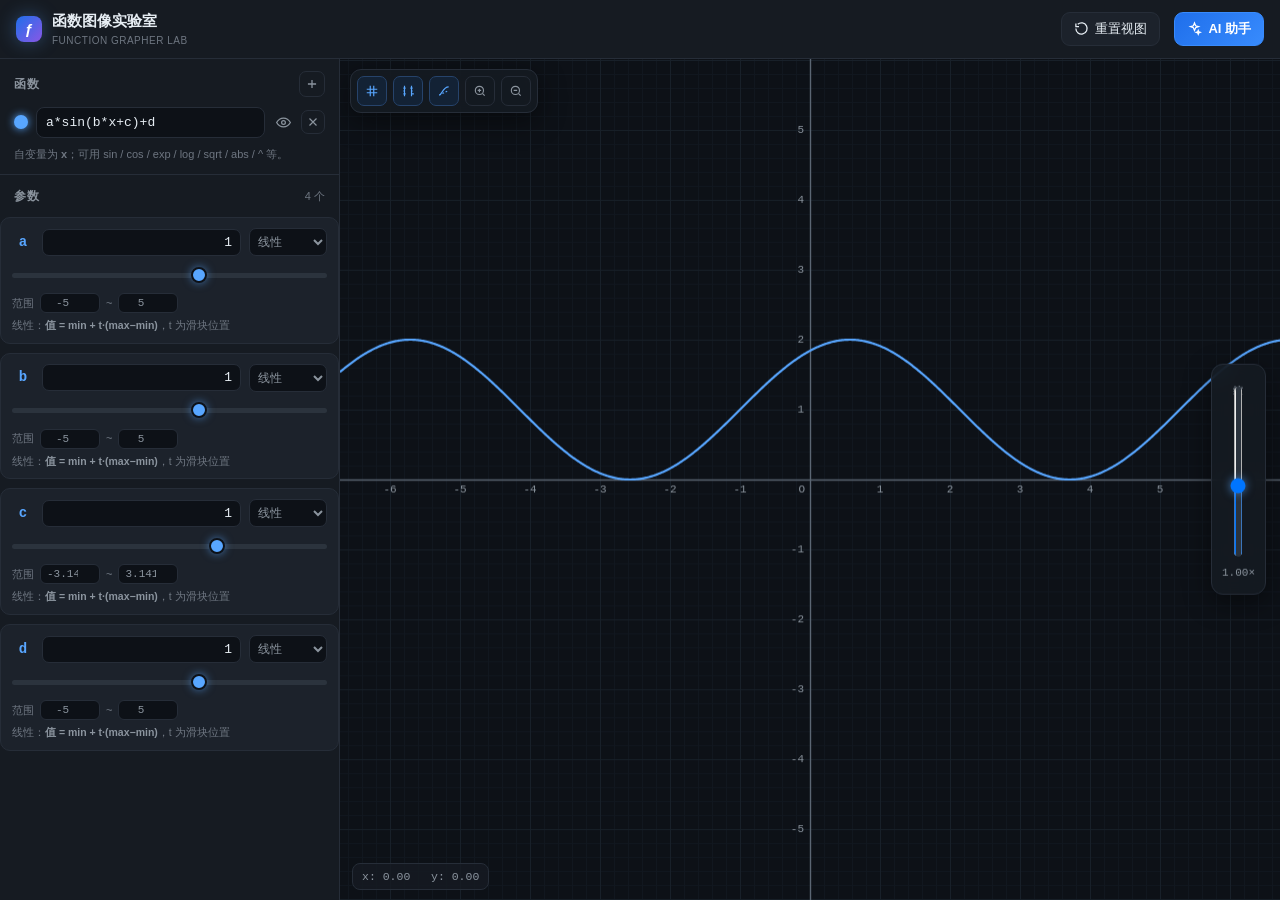
==== function-grapher/index.html @ 42e7b266 "feat(function-grapher): 函数图像实验室（含参拖动/三模式滑条/AI助手）" ====
<!DOCTYPE html>
<html lang="zh-CN">
<head>
<meta charset="UTF-8">
<meta name="viewport" content="width=device-width, initial-scale=1.0, maximum-scale=3.0">
<title>函数图像实验室 · Function Grapher Lab</title>
<style>
  :root{
    --bg:#0d1117; --panel:#161b22; --panel2:#1c222b; --border:#262d38;
    --text:#e6edf3; --muted:#8b949e; --muted2:#6e7681;
    --accent:#58a6ff; --accent2:#3fb950; --warn:#d29922; --danger:#f85149;
    --grid:#182029; --grid-strong:#222c38; --axis:#5b6673;
    --shadow:0 8px 28px rgba(0,0,0,.45);
    --radius:12px;
  }
  *{box-sizing:border-box;margin:0;padding:0}
  html,body{height:100%}
  body{
    background:var(--bg); color:var(--text);
    font-family:-apple-system,BlinkMacSystemFont,"Segoe UI","PingFang SC","Hiragino Sans GB","Microsoft YaHei",sans-serif;
    font-size:14px; line-height:1.5; overflow:hidden;
    -webkit-font-smoothing:antialiased;
  }
  ::-webkit-scrollbar{width:10px;height:10px}
  ::-webkit-scrollbar-thumb{background:#2b333d;border-radius:6px;border:2px solid var(--panel)}
  ::-webkit-scrollbar-thumb:hover{background:#3a444f}
  ::-webkit-scrollbar-track{background:transparent}

  #app{display:flex;flex-direction:column;height:100vh;height:100dvh}

  /* ---------- header ---------- */
  header{
    display:flex;align-items:center;gap:14px;
    padding:10px 16px;background:var(--panel);border-bottom:1px solid var(--border);
    flex:0 0 auto;z-index:20;
  }
  .brand{display:flex;align-items:center;gap:10px;font-weight:700;font-size:15px;white-space:nowrap}
  .brand .dot{
    width:26px;height:26px;border-radius:8px;display:grid;place-items:center;
    background:linear-gradient(135deg,#1f6feb,#8957e5);color:#fff;font-size:15px;font-weight:800;
    box-shadow:0 0 18px rgba(88,166,255,.35);
  }
  .brand small{display:block;font-weight:400;font-size:10px;color:var(--muted2);letter-spacing:.5px}
  .spacer{flex:1}
  .hbtn{
    display:inline-flex;align-items:center;gap:6px;background:var(--panel2);border:1px solid var(--border);
    color:var(--text);padding:7px 12px;border-radius:9px;cursor:pointer;font-size:13px;
    transition:.15s;white-space:nowrap;
  }
  .hbtn:hover{border-color:#3b4552;background:#222a34}
  .hbtn.primary{background:linear-gradient(135deg,#1f6feb,#388bfd);border-color:#388bfd;color:#fff;font-weight:600}
  .hbtn.primary:hover{filter:brightness(1.1)}
  .hbtn svg{width:15px;height:15px;display:block}

  /* ---------- layout ---------- */
  #main{flex:1;display:flex;min-height:0;position:relative}
  #side{
    width:340px;flex:0 0 340px;background:var(--panel);border-right:1px solid var(--border);
    display:flex;flex-direction:column;min-height:0;transition:margin-left .25s;
  }
  #side.collapsed{margin-left:-340px}
  #stage{flex:1;position:relative;min-width:0;background:var(--bg);display:flex;flex-direction:column}
  #canvasWrap{flex:1;position:relative;min-height:0;overflow:hidden;cursor:grab}
  #canvasWrap.dragging{cursor:grabbing}
  #cv{display:block;width:100%;height:100%;touch-action:none}

  /* ---------- side panel ---------- */
  .sec{padding:12px 14px;border-bottom:1px solid var(--border)}
  .sec-head{display:flex;align-items:center;justify-content:space-between;margin-bottom:10px}
  .sec-title{font-size:12px;font-weight:700;letter-spacing:.6px;color:var(--muted);text-transform:uppercase}
  .mini{font-size:11px;color:var(--muted2)}
  .iconbtn{
    background:transparent;border:1px solid var(--border);color:var(--muted);width:26px;height:26px;
    border-radius:7px;cursor:pointer;display:grid;place-items:center;transition:.15s;flex:0 0 auto;
  }
  .iconbtn:hover{color:var(--text);border-color:#3b4552;background:#222a34}
  .iconbtn.danger:hover{color:var(--danger);border-color:#5d2b2b;background:#2a1b1b}
  .iconbtn svg{width:14px;height:14px}

  /* function row */
  .fnrow{display:flex;align-items:center;gap:8px;margin-bottom:8px}
  .fnrow .swatch{width:14px;height:14px;border-radius:50%;flex:0 0 auto;box-shadow:0 0 8px currentColor}
  .fnrow input.fexpr{
    flex:1;background:var(--bg);border:1px solid var(--border);color:var(--text);
    padding:7px 9px;border-radius:8px;font-family:"SF Mono",ui-monospace,Consolas,monospace;font-size:13px;
    min-width:0;
  }
  .fnrow input.fexpr:focus{outline:none;border-color:var(--accent);box-shadow:0 0 0 2px rgba(88,166,255,.18)}
  .fnrow input.fexpr.err{border-color:var(--danger)}
  .fnrow .eye{cursor:pointer;color:var(--muted);flex:0 0 auto;display:grid;place-items:center;width:20px}
  .fnrow .eye svg{width:15px;height:15px}

  /* param card */
  #paramList{overflow-y:auto;flex:1;min-height:0}
  .pcard{
    background:var(--panel2);border:1px solid var(--border);border-radius:10px;padding:10px 11px;margin-bottom:9px;
  }
  .pcard-top{display:flex;align-items:center;gap:8px;margin-bottom:8px}
  .pname{
    font-family:"SF Mono",ui-monospace,Consolas,monospace;font-size:14px;font-weight:700;color:var(--accent);
    width:22px;text-align:center;
  }
  .pval{
    flex:1;background:var(--bg);border:1px solid var(--border);color:var(--text);padding:5px 8px;border-radius:7px;
    font-family:"SF Mono",ui-monospace,Consolas,monospace;font-size:13px;text-align:right;min-width:0;
  }
  .pval:focus{outline:none;border-color:var(--accent)}
  .pmode{
    background:var(--bg);border:1px solid var(--border);color:var(--muted);border-radius:7px;padding:5px 4px;
    font-size:12px;cursor:pointer;
  }
  .pmode:focus{outline:none;border-color:var(--accent)}
  input[type=range]{
    -webkit-appearance:none;appearance:none;width:100%;height:22px;background:transparent;cursor:pointer;display:block;
  }
  input[type=range]::-webkit-slider-runnable-track{height:5px;border-radius:4px;background:#2b333d}
  input[type=range]::-webkit-slider-thumb{
    -webkit-appearance:none;width:16px;height:16px;border-radius:50%;background:var(--accent);
    margin-top:-6px;box-shadow:0 0 8px rgba(88,166,255,.6);border:2px solid #0d1117;
  }
  input[type=range]::-moz-range-track{height:5px;border-radius:4px;background:#2b333d}
  input[type=range]::-moz-range-thumb{width:16px;height:16px;border:2px solid #0d1117;border-radius:50%;background:var(--accent)}
  input[type=range].exp::-webkit-slider-thumb{background:#a371f7;box-shadow:0 0 8px rgba(163,113,247,.6)}
  input[type=range].exp::-moz-range-thumb{background:#a371f7}
  input[type=range].custom::-webkit-slider-thumb{background:#db61a2;box-shadow:0 0 8px rgba(219,97,162,.6)}
  input[type=range].custom::-moz-range-thumb{background:#db61a2}
  .pmeta{display:flex;align-items:center;gap:6px;margin-top:7px;font-size:11px;color:var(--muted2)}
  .pmeta input{
    width:60px;background:var(--bg);border:1px solid var(--border);color:var(--muted);border-radius:6px;
    padding:3px 6px;font-size:11px;font-family:"SF Mono",monospace;text-align:center;
  }
  .pmeta input:focus{outline:none;border-color:var(--accent);color:var(--text)}
  .pmeta .lbl{white-space:nowrap}
  .pcustom{display:flex;align-items:center;gap:6px;margin-top:7px}
  .pcustom input{
    flex:1;background:var(--bg);border:1px solid var(--border);color:var(--text);border-radius:7px;
    padding:5px 8px;font-family:"SF Mono",monospace;font-size:12px;min-width:0;
  }
  .pcustom input:focus{outline:none;border-color:#db61a2}
  .pcustom .t{color:var(--muted2);font-family:"SF Mono",monospace;font-size:12px}
  .pmode-hint{font-size:10.5px;color:var(--muted2);margin-top:5px;line-height:1.4}
  .pmode-hint b{color:var(--muted)}

  /* ---------- stage toolbar / zoom ---------- */
  #toolbar{
    position:absolute;top:10px;left:10px;display:flex;gap:6px;z-index:5;
    background:rgba(22,27,34,.86);backdrop-filter:blur(8px);border:1px solid var(--border);
    padding:6px;border-radius:11px;box-shadow:var(--shadow);
  }
  #toolbar .iconbtn{width:30px;height:30px}
  #toolbar .iconbtn.on{color:var(--accent);border-color:#26436b;background:#132235}
  .coord{
    position:absolute;bottom:10px;left:12px;z-index:5;font-family:"SF Mono",monospace;font-size:11.5px;
    color:var(--muted);background:rgba(22,27,34,.8);padding:4px 9px;border-radius:8px;border:1px solid var(--border);
    pointer-events:none;
  }
  #zoombar{
    position:absolute;right:14px;top:50%;transform:translateY(-50%);z-index:5;
    display:flex;flex-direction:column;align-items:center;gap:8px;
    background:rgba(22,27,34,.86);backdrop-filter:blur(8px);border:1px solid var(--border);
    padding:12px 10px;border-radius:12px;box-shadow:var(--shadow);
  }
  #zoombar .zlabel{font-size:10px;color:var(--muted2);writing-mode:vertical-lr;letter-spacing:1px}
  #zoomSlider{
    -webkit-appearance:slider-vertical;writing-mode:vertical-lr;direction:rtl;
    width:22px;height:170px;background:transparent;cursor:pointer;
  }
  #zoomSlider::-webkit-slider-runnable-track{width:5px;border-radius:4px;background:#2b333d}
  #zoomSlider::-webkit-slider-thumb{
    -webkit-appearance:none;width:16px;height:16px;border-radius:50%;background:var(--accent);
    margin-left:-5.5px;box-shadow:0 0 8px rgba(88,166,255,.6);border:2px solid #0d1117;
  }
  #zoomVal{font-family:"SF Mono",monospace;font-size:11px;color:var(--muted)}

  /* ---------- AI panel ---------- */
  #ai{
    width:400px;flex:0 0 400px;background:var(--panel);border-left:1px solid var(--border);
    display:flex;flex-direction:column;min-height:0;transition:margin-right .25s;
  }
  #ai.collapsed{margin-right:-400px}
  #ai .aihead{padding:12px 14px;border-bottom:1px solid var(--border);display:flex;align-items:center;gap:9px}
  #ai .aihead .avatar{
    width:28px;height:28px;border-radius:9px;display:grid;place-items:center;font-size:15px;
    background:linear-gradient(135deg,#8957e5,#1f6feb);flex:0 0 auto;
  }
  #ai .aihead .t1{font-weight:700;font-size:14px}
  #ai .aihead .t2{font-size:11px;color:var(--muted2)}
  #msgs{flex:1;overflow-y:auto;padding:14px;display:flex;flex-direction:column;gap:12px;min-height:0}
  .msg{display:flex;flex-direction:column;max-width:100%}
  .msg .bubble{
    padding:10px 13px;border-radius:12px;font-size:13.5px;line-height:1.62;word-break:break-word;
    white-space:pre-wrap;
  }
  .msg.me{align-items:flex-end}
  .msg.me .bubble{background:linear-gradient(135deg,#1f6feb,#388bfd);color:#fff;border-bottom-right-radius:4px}
  .msg.ai .bubble{background:var(--panel2);border:1px solid var(--border);border-bottom-left-radius:4px}
  .msg .bubble b{color:#fff}
  .msg.ai .bubble b{color:var(--accent)}
  .msg .bubble code{background:#0b0f14;padding:1px 5px;border-radius:4px;font-family:"SF Mono",monospace;font-size:12.5px}
  .msg .bubble pre{
    background:#0b0f14;border:1px solid var(--border);border-radius:8px;padding:9px 11px;overflow-x:auto;
    margin:6px 0;font-family:"SF Mono",monospace;font-size:12.5px;white-space:pre;
  }
  .applybtn{
    align-self:flex-start;margin-top:7px;background:#132235;border:1px solid #26436b;color:var(--accent);
    padding:5px 11px;border-radius:8px;font-size:12px;cursor:pointer;transition:.15s;
  }
  .applybtn:hover{background:#18304d}
  .aifoot{padding:12px 14px;border-top:1px solid var(--border)}
  #aiInput{
    width:100%;background:var(--bg);border:1px solid var(--border);color:var(--text);border-radius:10px;
    padding:10px 12px;font-size:13.5px;resize:none;max-height:130px;min-height:44px;font-family:inherit;line-height:1.5;
  }
  #aiInput:focus{outline:none;border-color:var(--accent);box-shadow:0 0 0 2px rgba(88,166,255,.16)}
  .airow{display:flex;gap:8px;align-items:center;margin-top:9px}
  .chips{display:flex;gap:6px;flex-wrap:wrap;margin-bottom:9px}
  .chip{
    background:var(--panel2);border:1px solid var(--border);color:var(--muted);border-radius:20px;
    padding:5px 11px;font-size:12px;cursor:pointer;transition:.15s;white-space:nowrap;
  }
  .chip:hover{color:var(--text);border-color:#3b4552;background:#222a34}
  .sendbtn{
    background:linear-gradient(135deg,#8957e5,#1f6feb);border:none;color:#fff;width:38px;height:38px;
    border-radius:10px;cursor:pointer;display:grid;place-items:center;flex:0 0 auto;transition:.15s;
  }
  .sendbtn:hover{filter:brightness(1.12)}
  .sendbtn:disabled{opacity:.45;cursor:not-allowed;filter:none}
  .sendbtn svg{width:17px;height:17px}
  .typing{display:inline-flex;gap:4px;align-items:center;height:16px}
  .typing i{width:5px;height:5px;border-radius:50%;background:var(--muted);animation:blink 1.2s infinite}
  .typing i:nth-child(2){animation-delay:.2s}.typing i:nth-child(3){animation-delay:.4s}
  @keyframes blink{0%,60%,100%{opacity:.25}30%{opacity:1}}

  /* ---------- settings / modal ---------- */
  .modal-bg{
    position:fixed;inset:0;background:rgba(0,0,0,.6);backdrop-filter:blur(3px);z-index:100;
    display:none;place-items:center;padding:20px;
  }
  .modal-bg.show{display:grid}
  .modal{
    background:var(--panel);border:1px solid var(--border);border-radius:var(--radius);width:100%;max-width:460px;
    box-shadow:var(--shadow);overflow:hidden;max-height:90vh;display:flex;flex-direction:column;
  }
  .modal h3{padding:15px 18px;border-bottom:1px solid var(--border);font-size:15px;display:flex;align-items:center;gap:8px}
  .modal .body{padding:18px;overflow-y:auto}
  .field{margin-bottom:14px}
  .field label{display:block;font-size:12px;color:var(--muted);margin-bottom:6px;font-weight:600}
  .field input,.field select{
    width:100%;background:var(--bg);border:1px solid var(--border);color:var(--text);border-radius:9px;
    padding:9px 11px;font-size:13.5px;font-family:inherit;
  }
  .field input:focus,.field select:focus{outline:none;border-color:var(--accent)}
  .field .hint{font-size:11px;color:var(--muted2);margin-top:5px;line-height:1.5}
  .modal .foot{padding:14px 18px;border-top:1px solid var(--border);display:flex;gap:9px;justify-content:flex-end}
  .toast{
    position:fixed;bottom:22px;left:50%;transform:translateX(-50%) translateY(20px);z-index:200;
    background:#1f2733;border:1px solid var(--border);color:var(--text);padding:10px 18px;border-radius:10px;
    box-shadow:var(--shadow);font-size:13px;opacity:0;transition:.25s;pointer-events:none;max-width:90vw;
  }
  .toast.show{opacity:1;transform:translateX(-50%) translateY(0)}
  .toast.err{border-color:#5d2b2b;background:#2a1b1b}
  .toast.ok{border-color:#2b5d38;background:#152a1e}

  .empty{color:var(--muted2);font-size:12.5px;text-align:center;padding:20px 10px;line-height:1.7}
  kbd{background:var(--bg);border:1px solid var(--border);border-bottom-width:2px;border-radius:5px;padding:1px 6px;font-size:11px;font-family:inherit}

  #sideToggle{display:none}
  @media (max-width:900px){
    #side{position:absolute;inset:0 auto 0 0;z-index:30;box-shadow:var(--shadow)}
    #side.collapsed{margin-left:-340px}
    #ai{position:absolute;inset:0 0 0 auto;z-index:30;box-shadow:var(--shadow);width:min(400px,92vw);flex-basis:auto}
    #ai.collapsed{margin-right:calc(-1 * min(400px,92vw))}
    #sideToggle{display:inline-flex}
    .brand small{display:none}
  }
</style>
</head>
<body>
<div id="app">
  <header>
    <button class="hbtn" id="sideToggle" title="参数面板">
      <svg viewBox="0 0 24 24" fill="none" stroke="currentColor" stroke-width="2"><path d="M3 6h18M3 12h18M3 18h18"/></svg>
    </button>
    <div class="brand">
      <div class="dot">ƒ</div>
      <div>函数图像实验室<small>FUNCTION GRAPHER LAB</small></div>
    </div>
    <div class="spacer"></div>
    <button class="hbtn" id="resetBtn" title="重置视图">
      <svg viewBox="0 0 24 24" fill="none" stroke="currentColor" stroke-width="2"><path d="M3 12a9 9 0 1 0 3-6.7M3 4v5h5"/></svg>
      <span>重置视图</span>
    </button>
    <button class="hbtn primary" id="aiToggle">
      <svg viewBox="0 0 24 24" fill="none" stroke="currentColor" stroke-width="2"><path d="M12 3l1.8 4.7L18.5 9l-4.7 1.8L12 15l-1.8-4.2L5.5 9l4.7-1.3L12 3zM18 15l.9 2.3 2.3.7-2.3.9-.9 2.3-.9-2.3-2.3-.9 2.3-.7.9-2.3z"/></svg>
      <span>AI 助手</span>
    </button>
  </header>

  <div id="main">
    <aside id="side">
      <div class="sec">
        <div class="sec-head">
          <div class="sec-title">函数</div>
          <button class="iconbtn" id="addFn" title="添加函数">
            <svg viewBox="0 0 24 24" fill="none" stroke="currentColor" stroke-width="2.2"><path d="M12 5v14M5 12h14"/></svg>
          </button>
        </div>
        <div id="fnList"></div>
        <div class="mini" style="margin-top:2px">自变量为 <b>x</b>；可用 sin / cos / exp / log / sqrt / abs / ^ 等。</div>
      </div>
      <div class="sec" style="padding-bottom:6px;border-bottom:none">
        <div class="sec-head" style="margin-bottom:6px">
          <div class="sec-title">参数</div>
          <div class="mini" id="paramCount"></div>
        </div>
      </div>
      <div id="paramList"><div class="empty">在函数中输入形如 a·sin(b·x+c)+d 的表达式，<br>含字母的参数会自动出现在这里。</div></div>
    </aside>

    <section id="stage">
      <div id="canvasWrap">
        <canvas id="cv"></canvas>
        <div id="toolbar">
          <button class="iconbtn on" id="btnGrid" title="网格">
            <svg viewBox="0 0 24 24" fill="none" stroke="currentColor" stroke-width="2"><path d="M3 9h18M3 15h18M9 3v18M15 3v18"/></svg>
          </button>
          <button class="iconbtn on" id="btnTicks" title="刻度">
            <svg viewBox="0 0 24 24" fill="none" stroke="currentColor" stroke-width="2"><path d="M6 3v18M4 7h4M4 12h2M4 17h4M18 3v18M16 7h4M18 12h2M18 17h4"/></svg>
          </button>
          <button class="iconbtn on" id="btnDeriv" title="切线/导数">
            <svg viewBox="0 0 24 24" fill="none" stroke="currentColor" stroke-width="2"><path d="M4 19c4 0 6-14 16-14"/><path d="M4 19l16-8" stroke-dasharray="3 3"/></svg>
          </button>
          <button class="iconbtn" id="btnZoomIn" title="放大">
            <svg viewBox="0 0 24 24" fill="none" stroke="currentColor" stroke-width="2"><circle cx="11" cy="11" r="7"/><path d="M11 8v6M8 11h6M20 20l-3.5-3.5"/></svg>
          </button>
          <button class="iconbtn" id="btnZoomOut" title="缩小">
            <svg viewBox="0 0 24 24" fill="none" stroke="currentColor" stroke-width="2"><circle cx="11" cy="11" r="7"/><path d="M8 11h6M20 20l-3.5-3.5"/></svg>
          </button>
        </div>
        <div id="zoombar">
          <div class="zlabel">缩放</div>
          <input type="range" id="zoomSlider" min="0" max="1000" value="500">
          <div id="zoomVal">1.0×</div>
        </div>
        <div class="coord" id="coord">x: 0.00 &nbsp; y: 0.00</div>
      </div>
    </section>

    <aside id="ai" class="collapsed">
      <div class="aihead">
        <div class="avatar">🤖</div>
        <div style="flex:1">
          <div class="t1">AI 数学助手</div>
          <div class="t2" id="aiStatus">未配置 API — 点击 ⚙ 设置</div>
        </div>
        <button class="iconbtn" id="aiSettings" title="设置 API">
          <svg viewBox="0 0 24 24" fill="none" stroke="currentColor" stroke-width="2"><circle cx="12" cy="12" r="3"/><path d="M19.4 15a1.7 1.7 0 0 0 .3 1.9l.1.1a2 2 0 1 1-2.8 2.8l-.1-.1a1.7 1.7 0 0 0-1.9-.3 1.7 1.7 0 0 0-1 1.5V21a2 2 0 1 1-4 0v-.1a1.7 1.7 0 0 0-1-1.6 1.7 1.7 0 0 0-1.9.3l-.1.1a2 2 0 1 1-2.8-2.8l.1-.1a1.7 1.7 0 0 0 .3-1.9 1.7 1.7 0 0 0-1.5-1H3a2 2 0 1 1 0-4h.1a1.7 1.7 0 0 0 1.6-1 1.7 1.7 0 0 0-.3-1.9l-.1-.1a2 2 0 1 1 2.8-2.8l.1.1a1.7 1.7 0 0 0 1.9.3h.1a1.7 1.7 0 0 0 1-1.5V3a2 2 0 1 1 4 0v.1a1.7 1.7 0 0 0 1 1.5 1.7 1.7 0 0 0 1.9-.3l.1-.1a2 2 0 1 1 2.8 2.8l-.1.1a1.7 1.7 0 0 0-.3 1.9v.1a1.7 1.7 0 0 0 1.5 1H21a2 2 0 1 1 0 4h-.1a1.7 1.7 0 0 0-1.5 1z"/></svg>
        </button>
        <button class="iconbtn" id="aiClose" title="关闭">
          <svg viewBox="0 0 24 24" fill="none" stroke="currentColor" stroke-width="2"><path d="M6 6l12 12M18 6L6 18"/></svg>
        </button>
      </div>
      <div id="msgs"></div>
      <div class="aifoot">
        <div class="chips" id="aiChips">
          <div class="chip" data-q="解释当前函数的主要性质（定义域、值域、周期、单调性、渐近线）">分析当前函数</div>
          <div class="chip" data-q="给出一个能展示振幅、频率、相位变化的含参正弦函数表达式">含参正弦函数</div>
          <div class="chip" data-q="指数模式的滑动条是怎么映射参数值的？">指数模式原理</div>
        </div>
        <textarea id="aiInput" rows="1" placeholder="问问我关于函数与图像的问题…（Enter 发送，Shift+Enter 换行）"></textarea>
        <div class="airow">
          <div class="mini" style="flex:1">Enter 发送 · 可让 AI 生成表达式并一键应用</div>
          <button class="sendbtn" id="aiSend" title="发送">
            <svg viewBox="0 0 24 24" fill="none" stroke="currentColor" stroke-width="2"><path d="M4 12l16-8-6 8 6 8-16-8z"/></svg>
          </button>
        </div>
      </div>
    </aside>
  </div>
</div>

<div class="modal-bg" id="setModal">
  <div class="modal">
    <h3>⚙ AI 助手设置</h3>
    <div class="body">
      <div class="field">
        <label>API 地址（OpenAI 兼容）</label>
        <input id="cfgBase" placeholder="https://api.deepseek.com" autocomplete="off">
        <div class="hint">默认 DeepSeek 官方接口（已支持浏览器直连）。也可填入其它 OpenAI 兼容服务。</div>
      </div>
      <div class="field">
        <label>API Key</label>
        <input id="cfgKey" type="password" placeholder="sk-..." autocomplete="off">
        <div class="hint">Key 仅保存在你这台设备的浏览器本地（localStorage），不会上传到任何第三方服务器。留空则 AI 助手使用内置的离线问答。</div>
      </div>
      <div class="field">
        <label>模型</label>
        <input id="cfgModel" placeholder="deepseek-chat" autocomplete="off">
      </div>
    </div>
    <div class="foot">
      <button class="hbtn" id="cfgCancel">取消</button>
      <button class="hbtn primary" id="cfgSave">保存</button>
    </div>
  </div>
</div>

<div class="toast" id="toast"></div>

<script>
(function(){
  'use strict';

  /* ============================================================
   *  0. 基础工具
   * ============================================================ */
  const $ = (s, r) => (r||document).querySelector(s);
  const $$ = (s, r) => Array.from((r||document).querySelectorAll(s));
  const clamp = (v,a,b) => v<a?a:(v>b?b:v);
  const MATH_NAMES = Object.getOwnPropertyNames(Math).filter(k => typeof Math[k] === 'number' || typeof Math[k] === 'function');
  const MATH_VALS = MATH_NAMES.map(k => Math[k]);
  const RESERVED = new Set(['x','t','e','E','pi','PI'].concat(MATH_NAMES));

  let toastTimer = null;
  function toast(msg, kind){
    const el = $('#toast');
    el.textContent = msg;
    el.className = 'toast show' + (kind ? ' ' + kind : '');
    clearTimeout(toastTimer);
    toastTimer = setTimeout(() => { el.className = 'toast'; }, 2600);
  }
  function fmt(v, sig){
    if (!isFinite(v)) return (v>0?'∞':(v<0?'-∞':'NaN'));
    if (v === 0) return '0';
    const a = Math.abs(v);
    if (a >= 1e5 || a < 1e-4) return v.toExponential(2).replace('e+','e');
    let s = v.toPrecision(sig||4);
    if (s.indexOf('.') >= 0) s = s.replace(/0+$/,'').replace(/\.$/,'');
    return parseFloat(s).toString();
  }

  /* ============================================================
   *  1. 表达式引擎
   * ============================================================ */
  // 预处理：^ -> **，补隐式乘法
  function preprocess(expr){
    let s = String(expr || '').trim();
    if (!s) return 'NaN';
    s = s.replace(/×/g,'*').replace(/÷/g,'/').replace(/−/g,'-').replace(/√/g,'sqrt');
    s = s.replace(/\^/g, '**');
    // 数字后接字母或左括号 -> 乘
    s = s.replace(/(\d)\s*([a-zA-Z(])/g, '$1*$2');
    // 右括号后接字母/数字/左括号 -> 乘
    s = s.replace(/\)\s*([a-zA-Z0-9(])/g, ')*$1');
    // π -> PI
    s = s.replace(/π/g, 'PI');
    return s;
  }

  const compileCache = new Map();
  function compileExpr(expr, paramNames){
    const key = expr + '|' + paramNames.join(',');
    if (compileCache.has(key)) return compileCache.get(key);
    let fn = null;
    try {
      const body = '"use strict";return (' + preprocess(expr) + ');';
      fn = new Function('x', ...paramNames, ...MATH_NAMES, body);
    } catch(e){
      fn = null;
    }
    const wrapped = fn ? ((x, pv) => {
      try { return fn(x, ...pv, ...MATH_VALS); }
      catch(e){ return NaN; }
    }) : null;
    compileCache.set(key, wrapped);
    return wrapped;
  }

  const customCache = new Map();
  function evalCustom(expr, t){
    if (customCache.has(expr)) return customCache.get(expr)(t);
    let f;
    try {
      f = new Function('t', ...MATH_NAMES, '"use strict";return (' + preprocess(expr) + ');');
    } catch(e){
      f = () => NaN;
    }
    const w = (tt) => { try { return f(tt, ...MATH_VALS); } catch(e){ return NaN; } };
    customCache.set(expr, w);
    return w(t);
  }

  // 从若干表达式里提取参数名（排除 x、内置）
  function extractParams(exprs){
    const set = new Set();
    for (const ex of exprs){
      const ids = String(ex||'').match(/[A-Za-z_][A-Za-z0-9_]*/g) || [];
      for (const id of ids){
        if (RESERVED.has(id)) continue;
        set.add(id);
      }
    }
    return Array.from(set).sort();
  }

  /* ============================================================
   *  2. 参数模型 + 三种映射模式
   * ============================================================ */
  // 滑块位置 t∈[0,1] -> 参数值
  function tToValue(p, t){
    t = clamp(t, 0, 1);
    const a = p.min, b = p.max;
    if (p.mode === 'exp'){
      if ((a > 0 && b > 0) || (a < 0 && b < 0)) return a * Math.pow(b/a, t);
      return a + t*(b-a);
    }
    if (p.mode === 'custom'){
      const v = evalCustom(p.customExpr || 't', t);
      if (isFinite(v)) return v;
      return a + t*(b-a);
    }
    return a + t*(b-a);
  }
  // 参数值 -> 滑块位置 t（近似反解）
  function valueToT(p, v){
    const a = p.min, b = p.max;
    if (p.mode === 'exp' && ((a>0&&b>0)||(a<0&&b<0)) && v!==0 && (v>0)===(a>0)){
      const t = Math.log(v/a) / Math.log(b/a);
      if (isFinite(t)) return clamp(t, 0, 1);
    }
    if (p.mode === 'custom'){
      // 采样搜索最接近的 t
      let best = 0.5, bestErr = Infinity;
      for (let i=0;i<=400;i++){
        const tt = i/400, val = tToValue(p, tt);
        const err = Math.abs(val - v);
        if (err < bestErr && isFinite(err)){ bestErr = err; best = tt; }
      }
      return best;
    }
    if (b === a) return 0.5;
    return clamp((v-a)/(b-a), 0, 1);
  }

  const state = {
    funcs: [],
    params: {},          // name -> param
    view: { cx: 0, cy: 0, scale: 70 },
    showGrid: true, showTicks: true, showDeriv: false,
    colors: ['#58a6ff','#3fb950','#f0883e','#db61a2','#a371f7','#39c5cf','#e3b341','#ff7b72'],
  };

  function newParam(name){
    return { name: name, value: 1, min: -5, max: 5, mode: 'linear', customExpr: 't', t: 0.5 };
  }
  const DEFAULT_RANGES = { c: [-3.1416, 3.1416], p: [-5, 5], s: [0.1, 5], k: [-3, 3] };
  function makeParamWithValue(name, value){
    const p = newParam(name);
    if (DEFAULT_RANGES[name]) { p.min = DEFAULT_RANGES[name][0]; p.max = DEFAULT_RANGES[name][1]; }
    p.value = value;
    p.t = valueToT(p, value);
    return p;
  }

  /* ============================================================
   *  3. 数据同步
   * ============================================================ */
  let fnSeq = 1;
  function addFunc(expr, color, silent){
    state.funcs.push({
      id: 'f' + (fnSeq++),
      expr: expr,
      color: color || state.colors[(state.funcs.length) % state.colors.length],
      visible: true,
    });
    rebuildParams(true);
    if (!silent){ renderFnList(); renderParams(); }
  }

  // 根据当前所有函数表达式重建参数集合（保留已有参数的当前值/设置）
  function rebuildParams(keepValues){
    const names = extractParams(state.funcs.map(f => f.expr));
    const next = {};
    for (const n of names){
      if (keepValues && state.params[n]) { next[n] = state.params[n]; }
      else if (state.params[n]) { next[n] = state.params[n]; }
      else { next[n] = makeParamWithValue(n, 1); }
    }
    state.params = next;
  }

  function visibleFuncs(){ return state.funcs.filter(f => f.visible); }

  function anyCompileError(){
    const names = Object.keys(state.params);
    for (const f of state.funcs){
      if (!f.expr.trim()) continue;
      if (!compileExpr(f.expr, names)) return true;
    }
    return false;
  }

  /* ============================================================
   *  4. 渲染
   * ============================================================ */
  const cv = $('#cv');
  const ctx = cv.getContext('2d');
  let W = 0, H = 0, DPR = 1;

  function resize(){
    const wrap = $('#canvasWrap');
    DPR = Math.min(window.devicePixelRatio || 1, 2.5);
    W = wrap.clientWidth; H = wrap.clientHeight;
    cv.width = Math.round(W * DPR);
    cv.height = Math.round(H * DPR);
    ctx.setTransform(DPR,0,0,DPR,0,0);
    draw();
  }

  function w2sx(x){ const v = state.view; return W/2 + (x - v.cx) * v.scale; }
  function w2sy(y){ const v = state.view; return H/2 - (y - v.cy) * v.scale; }
  function sx2w(sx){ const v = state.view; return v.cx + (sx - W/2) / v.scale; }
  function sy2w(sy){ const v = state.view; return v.cy - (sy - H/2) / v.scale; }

  function niceStep(scale){
    const raw = 84 / scale;
    const mag = Math.pow(10, Math.floor(Math.log10(raw)));
    const n = raw / mag;
    let m = n < 1.5 ? 1 : n < 3 ? 2 : n < 7 ? 5 : 10;
    return m * mag;
  }

  function draw(){
    if (!W || !H) return;
    ctx.clearRect(0,0,W,H);
    // 背景
    ctx.fillStyle = '#0d1117';
    ctx.fillRect(0,0,W,H);

    const v = state.view;
    const step = niceStep(v.scale);
    const xMin = sx2w(0), xMax = sx2w(W);
    const yMax = sy2w(0), yMin = sy2w(H);

    // 网格
    if (state.showGrid){
      ctx.lineWidth = 1;
      // 次网格（step/5）
      const sub = step/5;
      if (v.scale*sub > 12){
        ctx.strokeStyle = '#11171f';
        ctx.beginPath();
        for (let x = Math.ceil(xMin/sub)*sub; x <= xMax; x += sub){ const sx = Math.round(w2sx(x))+0.5; ctx.moveTo(sx,0); ctx.lineTo(sx,H); }
        for (let y = Math.ceil(yMin/sub)*sub; y <= yMax; y += sub){ const sy = Math.round(w2sy(y))+0.5; ctx.moveTo(0,sy); ctx.lineTo(W,sy); }
        ctx.stroke();
      }
      ctx.strokeStyle = 'var(--grid)';
      ctx.strokeStyle = '#182029';
      ctx.beginPath();
      for (let x = Math.ceil(xMin/step)*step; x <= xMax; x += step){ const sx = Math.round(w2sx(x))+0.5; ctx.moveTo(sx,0); ctx.lineTo(sx,H); }
      for (let y = Math.ceil(yMin/step)*step; y <= yMax; y += step){ const sy = Math.round(w2sy(y))+0.5; ctx.moveTo(0,sy); ctx.lineTo(W,sy); }
      ctx.stroke();
    }

    // 坐标轴
    const ax = clamp(w2sy(0), -1, H+1);
    const ay = clamp(w2sx(0), -1, W+1);
    ctx.strokeStyle = '#5b6673';
    ctx.lineWidth = 1.4;
    ctx.beginPath();
    if (ax >= 0 && ax <= H){ ctx.moveTo(0, Math.round(ax)+0.5); ctx.lineTo(W, Math.round(ax)+0.5); }
    if (ay >= 0 && ay <= W){ ctx.moveTo(Math.round(ay)+0.5, 0); ctx.lineTo(Math.round(ay)+0.5, H); }
    ctx.stroke();

    // 刻度
    if (state.showTicks){
      ctx.fillStyle = '#8b949e';
      ctx.font = '11px -apple-system,"SF Mono",monospace';
      ctx.textAlign = 'center'; ctx.textBaseline = 'top';
      for (let x = Math.ceil(xMin/step)*step; x <= xMax; x += step){
        if (Math.abs(x) < step/1000) continue;
        const sx = w2sx(x);
        if (sx < 12 || sx > W-12) continue;
        const ty = clamp(ax, 0, H-16);
        ctx.fillText(fmt(x), sx, ty + 5);
      }
      ctx.textAlign = 'right'; ctx.textBaseline = 'middle';
      for (let y = Math.ceil(yMin/step)*step; y <= yMax; y += step){
        if (Math.abs(y) < step/1000) continue;
        const sy = w2sy(y);
        if (sy < 12 || sy > H-12) continue;
        const tx = clamp(ay, 22, W-4);
        ctx.fillText(fmt(y), tx - 6, sy);
      }
      // 原点
      if (ax>=0&&ax<=H&&ay>=0&&ay<=W){ ctx.textAlign='right'; ctx.textBaseline='top'; ctx.fillText('O', ay-5, ax+5); }
    }

    // 曲线
    const names = Object.keys(state.params);
    const pv = names.map(n => state.params[n].value);
    for (const f of state.funcs){
      if (!f.visible || !f.expr.trim()) continue;
      const fn = compileExpr(f.expr, names);
      if (!fn) continue;
      ctx.strokeStyle = f.color;
      ctx.lineWidth = 2.2;
      ctx.lineJoin = 'round';
      ctx.beginPath();
      let started = false, prevSy = 0;
      for (let sx = 0; sx <= W; sx += 1){
        const wx = sx2w(sx);
        const wy = fn(wx, pv);
        if (!isFinite(wy)){ started = false; continue; }
        const sy = w2sy(wy);
        if (!started){ ctx.moveTo(sx, sy); started = true; }
        else {
          // 断裂检测（渐近线）
          if (Math.abs(sy - prevSy) > H*1.6){ ctx.moveTo(sx, sy); }
          else { ctx.lineTo(sx, sy); }
        }
        prevSy = sy;
        if (sy < -H*3 || sy > H*4) started = false;
      }
      ctx.stroke();
    }

    // 导数/切线（对第一条可见函数，在鼠标 x 处）
    if (state.showDeriv){
      drawDerivative(names, pv);
    }
  }

  let mouseWX = 0;
  function drawDerivative(names, pv){
    const f = visibleFuncs()[0];
    if (!f || !f.expr.trim()) return;
    const fn = compileExpr(f.expr, names);
    if (!fn) return;
    const x0 = mouseWX;
    const h = Math.max(1e-4, (sx2w(1) - sx2w(0)));
    const y0 = fn(x0, pv);
    if (!isFinite(y0)) return;
    const k = (fn(x0+h, pv) - fn(x0-h, pv)) / (2*h);
    if (!isFinite(k)) return;
    const sx0 = w2sx(x0), sy0 = w2sy(y0);
    ctx.save();
    // 切线
    const dx = (W/2) / state.view.scale;
    const x1 = x0 - dx, x2 = x0 + dx;
    ctx.strokeStyle = '#e3b341';
    ctx.lineWidth = 1.6; ctx.setLineDash([6,4]);
    ctx.beginPath();
    ctx.moveTo(w2sx(x1), w2sy(y0 + k*(x1-x0)));
    ctx.lineTo(w2sx(x2), w2sy(y0 + k*(x2-x0)));
    ctx.stroke();
    ctx.setLineDash([]);
    // 点
    ctx.fillStyle = '#e3b341';
    ctx.beginPath(); ctx.arc(sx0, sy0, 4.5, 0, Math.PI*2); ctx.fill();
    // 标签
    ctx.font = '12px "SF Mono",monospace';
    ctx.textAlign = 'left'; ctx.textBaseline = 'bottom';
    const label = 'f(' + fmt(x0,3) + ')=' + fmt(y0,3) + "   f'=" + fmt(k,3);
    const tw = ctx.measureText(label).width;
    let lx = sx0 + 10, ly = sy0 - 8;
    if (lx + tw > W-6) lx = sx0 - tw - 10;
    ctx.fillStyle = 'rgba(22,27,34,.9)';
    ctx.fillRect(lx-5, ly-15, tw+10, 19);
    ctx.fillStyle = '#e3b341';
    ctx.fillText(label, lx, ly);
    ctx.restore();
  }

  /* ============================================================
   *  5. 交互：拖动平移 / 滚轮缩放 / 缩放滑条
   * ============================================================ */
  const ZMIN = 4, ZMAX = 4000;
  function setScale(s, anchorSx, anchorSy){
    s = clamp(s, ZMIN, ZMAX);
    const v = state.view;
    if (anchorSx != null){
      const wx = sx2w(anchorSx), wy = sy2w(anchorSy);
      v.scale = s;
      v.cx = wx - (anchorSx - W/2) / v.scale;
      v.cy = wy + (anchorSy - H/2) / v.scale;
    } else {
      v.scale = s;
    }
    updateZoomUI();
    draw();
  }
  function zoomLog(v){ return (v.scale - ZMIN) / (ZMAX - ZMIN); } // 用于滑条（近线性）
  function updateZoomUI(){
    const s = state.view.scale;
    // 滑条用对数刻度更自然
    const lo = Math.log(ZMIN), hi = Math.log(ZMAX);
    $('#zoomSlider').value = Math.round((Math.log(clamp(s,ZMIN,ZMAX)) - lo) / (hi - lo) * 1000);
    $('#zoomVal').textContent = (s/70).toFixed(2) + '×';
  }
  function sliderToScale(val){
    const lo = Math.log(ZMIN), hi = Math.log(ZMAX);
    return Math.exp(lo + (hi-lo) * (val/1000));
  }

  const wrap = $('#canvasWrap');
  let dragging = false, lastX = 0, lastY = 0, moved = false;
  wrap.addEventListener('pointerdown', e => {
    if (e.target.closest('#toolbar') || e.target.closest('#zoombar')) return;
    dragging = true; moved = false; lastX = e.clientX; lastY = e.clientY;
    wrap.classList.add('dragging');
    wrap.setPointerCapture(e.pointerId);
  });
  wrap.addEventListener('pointermove', e => {
    const r = wrap.getBoundingClientRect();
    const px = e.clientX - r.left, py = e.clientY - r.top;
    $('#coord').textContent = 'x: ' + fmt(sx2w(px),4) + '   y: ' + fmt(sy2w(py),4);
    mouseWX = sx2w(px);
    if (dragging){
      const dx = e.clientX - lastX, dy = e.clientY - lastY;
      if (Math.abs(dx) > 1 || Math.abs(dy) > 1) moved = true;
      state.view.cx -= dx / state.view.scale;
      state.view.cy += dy / state.view.scale;
      lastX = e.clientX; lastY = e.clientY;
      draw();
    } else if (state.showDeriv){
      draw();
    }
  });
  function endDrag(e){
    if (!dragging) return;
    dragging = false; wrap.classList.remove('dragging');
    try { wrap.releasePointerCapture(e.pointerId); } catch(_){}
  }
  wrap.addEventListener('pointerup', endDrag);
  wrap.addEventListener('pointercancel', endDrag);
  wrap.addEventListener('pointerleave', () => { $('#coord').textContent = ''; });

  wrap.addEventListener('wheel', e => {
    e.preventDefault();
    const r = wrap.getBoundingClientRect();
    const factor = Math.exp(-e.deltaY * 0.0013);
    setScale(state.view.scale * factor, e.clientX - r.left, e.clientY - r.top);
  }, {passive:false});

  // 双指捏合（触摸）
  let pinch = null;
  wrap.addEventListener('touchstart', e => {
    if (e.touches.length === 2){
      const r = wrap.getBoundingClientRect();
      pinch = { d: dist2(e.touches), cx: (e.touches[0].clientX+e.touches[1].clientX)/2 - r.left, cy: (e.touches[0].clientY+e.touches[1].clientY)/2 - r.top, scale: state.view.scale };
    }
  }, {passive:true});
  wrap.addEventListener('touchmove', e => {
    if (e.touches.length === 2 && pinch){
      e.preventDefault();
      const d = dist2(e.touches);
      setScale(pinch.scale * (d / pinch.d), pinch.cx, pinch.cy);
    }
  }, {passive:false});
  wrap.addEventListener('touchend', () => { pinch = null; }, {passive:true});
  function dist2(t){ const dx=t[0].clientX-t[1].clientX, dy=t[0].clientY-t[1].clientY; return Math.hypot(dx,dy); }

  /* ============================================================
   *  6. UI 构建
   * ============================================================ */
  function renderFnList(){
    const box = $('#fnList');
    box.innerHTML = '';
    state.funcs.forEach(f => {
      const row = document.createElement('div');
      row.className = 'fnrow';
      const err = f.expr.trim() && !compileExpr(f.expr, Object.keys(state.params));
      row.innerHTML =
        '<span class="swatch" style="background:'+f.color+';color:'+f.color+'"></span>' +
        '<input class="fexpr'+(err?' err':'')+'" value="'+escapeAttr(f.expr)+'" placeholder="a*sin(b*x+c)+d" spellcheck="false">' +
        '<span class="eye" title="显示/隐藏">'+eyeSvg(f.visible)+'</span>' +
        '<button class="iconbtn danger" title="删除" style="width:24px;height:24px">' +
          '<svg viewBox="0 0 24 24" fill="none" stroke="currentColor" stroke-width="2"><path d="M6 6l12 12M18 6L6 18"/></svg></button>';
      const inp = row.querySelector('.fexpr');
      inp.addEventListener('input', () => {
        f.expr = inp.value;
        rebuildParams(true);
        renderParams();
        draw();
        // 实时错误态
        const bad = f.expr.trim() && !compileExpr(f.expr, Object.keys(state.params));
        inp.classList.toggle('err', bad);
      });
      row.querySelector('.eye').addEventListener('click', () => {
        f.visible = !f.visible;
        row.querySelector('.eye').innerHTML = eyeSvg(f.visible);
        draw();
      });
      row.querySelector('.iconbtn.danger').addEventListener('click', () => {
        state.funcs = state.funcs.filter(x => x.id !== f.id);
        rebuildParams(true);
        renderFnList(); renderParams(); draw();
      });
      box.appendChild(row);
    });
  }
  function eyeSvg(on){
    return on
      ? '<svg viewBox="0 0 24 24" fill="none" stroke="currentColor" stroke-width="2"><path d="M1 12s4-7 11-7 11 7 11 7-4 7-11 7-11-7-11-7z"/><circle cx="12" cy="12" r="3"/></svg>'
      : '<svg viewBox="0 0 24 24" fill="none" stroke="currentColor" stroke-width="2"><path d="M17.9 17.9A10.4 10.4 0 0 1 12 19c-7 0-11-7-11-7a18 18 0 0 1 5.1-5.9M9.9 4.2A9.8 9.8 0 0 1 12 4c7 0 11 8 11 8a18 18 0 0 1-2.2 3.3M1 1l22 22"/></svg>';
  }
  function escapeAttr(s){ return String(s||'').replace(/&/g,'&amp;').replace(/"/g,'&quot;').replace(/</g,'&lt;'); }

  function renderParams(){
    const box = $('#paramList');
    const names = Object.keys(state.params);
    $('#paramCount').textContent = names.length ? names.length + ' 个' : '';
    box.innerHTML = '';
    if (!names.length){
      box.innerHTML = '<div class="empty">在函数中输入形如 a·sin(b·x+c)+d 的表达式，<br>含字母的参数会自动出现在这里。</div>';
      return;
    }
    names.forEach(n => {
      const p = state.params[n];
      const card = document.createElement('div');
      card.className = 'pcard';
      const tVal = p.t;
      const expActive = p.mode === 'exp';
      const sameSign = (p.min>0&&p.max>0)||(p.min<0&&p.max<0);
      let meta = '';
      if (p.mode === 'linear' || p.mode === 'exp'){
        meta = '<div class="pmeta">' +
          '<span class="lbl">范围</span>' +
          '<input class="pmin" type="number" step="any" value="'+p.min+'">' +
          '<span class="lbl">~</span>' +
          '<input class="pmax" type="number" step="any" value="'+p.max+'">' +
        '</div>';
      }
      let custom = '';
      if (p.mode === 'custom'){
        custom = '<div class="pcustom"><span class="t">f(t)=</span>' +
          '<input class="pcexp" value="'+escapeAttr(p.customExpr)+'" spellcheck="false" placeholder="sin(t*PI)"></div>';
      }
      let hint = '';
      if (p.mode === 'linear') hint = '<div class="pmode-hint">线性：<b>值 = min + t·(max−min)</b>，t 为滑块位置</div>';
      else if (p.mode === 'exp') hint = '<div class="pmode-hint">指数：<b>值 = min·(max/min)<sup>t</sup></b>' + (sameSign ? '' : '（区间跨 0，已退化为线性）') + '</div>';
      else hint = '<div class="pmode-hint">指定函数：<b>值 = f(t)</b>，t∈[0,1] 为滑块位置，可自由定义映射关系</div>';

      card.innerHTML =
        '<div class="pcard-top">' +
          '<span class="pname">'+n+'</span>' +
          '<input class="pval" type="text" value="'+fmt(p.value,6)+'">' +
          '<select class="pmode">' +
            '<option value="linear"'+(p.mode==='linear'?' selected':'')+'>线性</option>' +
            '<option value="exp"'+(p.mode==='exp'?' selected':'')+'>指数</option>' +
            '<option value="custom"'+(p.mode==='custom'?' selected':'')+'>指定函数</option>' +
          '</select>' +
        '</div>' +
        '<input type="range" class="pslider '+p.mode+'" min="0" max="1000" value="'+Math.round(tVal*1000)+'">' +
        meta + custom + hint;

      // 滑块
      card.querySelector('.pslider').addEventListener('input', ev => {
        p.t = ev.target.value / 1000;
        p.value = tToValue(p, p.t);
        card.querySelector('.pval').value = fmt(p.value,6);
        draw();
      });
      // 数值输入
      const valInp = card.querySelector('.pval');
      valInp.addEventListener('change', () => {
        const v = parseFloat(valInp.value);
        if (isFinite(v)){ p.value = v; p.t = valueToT(p, v); }
        valInp.value = fmt(p.value,6);
        card.querySelector('.pslider').value = Math.round(p.t*1000);
        draw();
      });
      // 模式
      card.querySelector('.pmode').addEventListener('change', ev => {
        p.mode = ev.target.value;
        p.t = valueToT(p, p.value);  // 保持值，重算位置
        renderParams(); draw();
      });
      // 范围
      const minInp = card.querySelector('.pmin'), maxInp = card.querySelector('.pmax');
      if (minInp){
        minInp.addEventListener('change', () => {
          const v = parseFloat(minInp.value); if (isFinite(v)) p.min = v;
          p.t = valueToT(p, p.value); renderParams(); draw();
        });
        maxInp.addEventListener('change', () => {
          const v = parseFloat(maxInp.value); if (isFinite(v)) p.max = v;
          p.t = valueToT(p, p.value); renderParams(); draw();
        });
      }
      // 自定义表达式
      const ce = card.querySelector('.pcexp');
      if (ce){
        ce.addEventListener('input', () => {
          p.customExpr = ce.value;
          p.t = valueToT(p, p.value);
          draw();
        });
      }
      box.appendChild(card);
    });
  }

  /* ============================================================
   *  7. AI 助手
   * ============================================================ */
  const AI_CFG_KEY = 'fnlab_ai_cfg_v1';
  let aiCfg = { base: 'https://api.deepseek.com', key: '', model: 'deepseek-chat' };
  try { const s = localStorage.getItem(AI_CFG_KEY); if (s) aiCfg = Object.assign(aiCfg, JSON.parse(s)); } catch(_){}

  const aiMsgs = [];   // {role, content}
  let aiBusy = false;

  function updateAiStatus(){
    $('#aiStatus').textContent = aiCfg.key ? ('已连接 · ' + (aiCfg.model||'deepseek-chat')) : '未配置 API — 点击 ⚙ 设置';
  }

  function pushMsg(role, content){
    aiMsgs.push({ role: role === 'ai' ? 'assistant' : 'user', content });
  }

  function currentFuncsContext(){
    const names = Object.keys(state.params);
    const fs = state.funcs.filter(f => f.expr.trim()).map(f => 'y = ' + f.expr).join('；');
    const ps = names.map(n => n + '=' + fmt(state.params[n].value,4)).join(', ');
    return { fs, ps };
  }

  const SYS_PROMPT = '你是「函数图像实验室」网站内置的数学助手。你的职责：\n' +
    '1. 回答与函数、图像、参数、导数相关的问题，准确、简洁；\n' +
    '2. 当用户想画某个函数时，给出可直接使用的表达式，自变量固定用 x，参数用单个小写字母（如 a,b,c,d,k,p,s），并把这行表达式用 ```expr 代码块单独包裹（可给多行，每行一个函数）；\n' +
    '3. 解释性质时覆盖：定义域、值域、周期、奇偶性、单调区间、极值、渐近线等；\n' +
    '4. 表达式请使用编程风格：乘法可省略也可写 *，幂用 ^，函数名用 sin/cos/tan/exp/log/ln/log10/sqrt/abs/asin/atan 等；\n' +
    '5. 回答用中文，涉及公式可用行内代码，不要输出多余寒暄。';

  async function aiCall(userText, onDelta){
    const { fs, ps } = currentFuncsContext();
    const sys = SYS_PROMPT + '\n\n当前画布上的函数：' + (fs || '（暂无）') + '\n当前参数取值：' + (ps || '（无）');
    const msgs = [{ role:'system', content: sys }].concat(aiMsgs.slice(-12));
    const res = await fetch(aiCfg.base.replace(/\/$/,'') + '/chat/completions', {
      method: 'POST',
      headers: { 'Content-Type':'application/json', 'Authorization':'Bearer ' + aiCfg.key },
      body: JSON.stringify({ model: aiCfg.model || 'deepseek-chat', messages: msgs, stream: true, temperature: 0.6 })
    });
    if (!res.ok){
      let detail = '';
      try { const j = await res.json(); detail = j.error ? (j.error.message||JSON.stringify(j.error)) : JSON.stringify(j); }
      catch(_){ detail = await res.text().catch(()=> ''); }
      throw new Error('HTTP ' + res.status + ' ' + (detail||'').slice(0,200));
    }
    const reader = res.body.getReader();
    const dec = new TextDecoder();
    let buf = '', full = '';
    while (true){
      const { done, value } = await reader.read();
      if (done) break;
      buf += dec.decode(value, { stream:true });
      const lines = buf.split('\n');
      buf = lines.pop();
      for (const line of lines){
        const s = line.trim();
        if (!s.startsWith('data:')) continue;
        const data = s.slice(5).trim();
        if (data === '[DONE]') continue;
        try {
          const j = JSON.parse(data);
          const d = j.choices && j.choices[0] && j.choices[0].delta && j.choices[0].delta.content;
          if (d){ full += d; onDelta(full); }
        } catch(_){}
      }
    }
    return full;
  }

  // 本地离线问答（未配置 Key 时）
  function localAnswer(q){
    const s = q.toLowerCase();
    const has = (...ws) => ws.some(w => s.includes(w));
    if (has('指数','exp模式','指数模式'))
      return '**指数模式**：滑块位置 t∈[0,1] 映射为 `值 = min·(max/min)^t`，即按几何级数变化，适合跨越多个数量级的参数（如 [0.1, 10]）。例如 min=0.1、max=10 时，滑块中点对应的值是 √(0.1×10)=1。\n\n切换方法：点击参数卡片右侧的下拉框，选择「指数」。若区间跨越 0（如 [-5,5]），指数模式会自动退化为线性。';
    if (has('线性','linear'))
      return '**线性模式**：`值 = min + t·(max−min)`，t∈[0,1] 是滑块位置。滑块拖动时参数等速变化，最常见。';
    if (has('指定函数','自定义','custom','f(t)'))
      return '**指定函数模式**：直接定义 `值 = f(t)`，其中 t∈[0,1] 是滑块位置。例如填 `sin(t*PI)` 让参数沿正弦变化、填 `10*t` 让参数线性放大 10 倍、填 `t^2` 获得加速效果。\n\n填写位置：参数卡片下拉框选「指定函数」后，在 `f(t)=` 输入框中编辑。';
    if (has('缩放','放大','缩小','zoom'))
      return '**缩放**有三种方式：① 鼠标滚轮（以光标为中心）；② 右侧的竖向「缩放」滑条；③ 触屏双指捏合。拖动画面即可平移视图，「重置视图」可回到原点。';
    if (has('参数','拖动','滑条','滑块'))
      return '**改变参数**：每个参数都有一条滑块和一个数值框。拖动滑块即时改变；也可直接在数值框中输入精确值。参数会自动从你的函数表达式中识别（除 x 与内置函数名外的字母）。';
    if (has('怎么用','使用','教程','help','帮助','入门'))
      return '**快速上手**：\n1. 在左上「函数」里输入含参表达式，如 `a*sin(b*x+c)+d`；\n2. 左侧「参数」区会自动列出 a、b、c、d；\n3. 拖动滑块或输入数值改变参数；点击下拉框可切换「线性 / 指数 / 指定函数」三种映射；\n4. 滚轮缩放、拖动平移；工具栏可开关网格、刻度、切线；\n5. 点击右上「AI 助手」并配置 API 后即可对话，让 AI 帮你生成表达式并一键应用。';
    return '（未配置 AI API）我可以离线回答软件的用法问题，试试问：「指数模式」「缩放」「怎么用」「指定函数」。\n若要数学问答，请点右上齿轮填入 DeepSeek API Key。';
  }

  function mdToHtml(s){
    let html = String(s||'');
    // 代码块
    const blocks = [];
    html = html.replace(/```(\w*)\n?([\s\S]*?)```/g, (m, lang, code) => {
      blocks.push({ lang, code: code.replace(/\n$/,'') });
      return '\u0000BLOCK' + (blocks.length-1) + '\u0000';
    });
    html = html.replace(/&/g,'&amp;').replace(/</g,'&lt;').replace(/>/g,'&gt;');
    html = html.replace(/`([^`]+)`/g, '<code>$1</code>');
    html = html.replace(/\*\*([^*]+)\*\*/g, '<b>$1</b>');
    html = html.replace(/\u0000BLOCK(\d+)\u0000/g, (m, i) => {
      const b = blocks[+i];
      return '<pre data-lang="'+b.lang+'">' + b.code.replace(/&/g,'&amp;').replace(/</g,'&lt;').replace(/>/g,'&gt;') + '</pre>';
    });
    return html;
  }

  function addAiBubble(role, html, opts){
    const box = $('#msgs');
    const wrap = document.createElement('div');
    wrap.className = 'msg ' + (role === 'me' ? 'me' : 'ai');
    const b = document.createElement('div');
    b.className = 'bubble';
    b.innerHTML = html;
    wrap.appendChild(b);
    // 提取表达式 -> 应用按钮
    if (role === 'ai' && opts && opts.expressions && opts.expressions.length){
      opts.expressions.forEach(exprs => {
        const btn = document.createElement('button');
        btn.className = 'applybtn';
        btn.textContent = '↳ 应用到画布：' + exprs.join(' , ').slice(0,40);
        btn.addEventListener('click', () => applyExpressions(exprs));
        wrap.appendChild(btn);
      });
    }
    box.appendChild(wrap);
    box.scrollTop = box.scrollHeight;
    return b;
  }

  function extractExprBlocks(text){
    const out = [];
    const re = /```(?:expr|math|txt|)\s*\n?([\s\S]*?)```/g;
    let m;
    while ((m = re.exec(text))){
      const lines = m[1].split('\n').map(l => l.trim()).filter(Boolean)
        .map(l => l.replace(/^[a-zA-Z_]\w*\s*\(x\)\s*=/, '').replace(/^y\s*=|^f\s*\(x\)\s*=/i,'').trim())
        .filter(l => l && /[a-zA-Z]/.test(l) && !/^[（(].*[）)]$/.test(l));
      if (lines.length) out.push(lines);
    }
    return out;
  }

  function applyExpressions(exprs){
    // 清空并写入
    state.funcs = [];
    fnSeq = 1;
    exprs.forEach((e, i) => addFunc(e, state.colors[i % state.colors.length], true));
    rebuildParams(true);
    renderFnList(); renderParams(); draw();
    toast('已应用 ' + exprs.length + ' 个函数', 'ok');
  }

  async function sendAi(){
    const inp = $('#aiInput');
    const text = inp.value.trim();
    if (!text || aiBusy) return;
    inp.value = ''; inp.style.height = 'auto';
    addAiBubble('me', escapeHtml(text));
    pushMsg('user', text);
    aiBusy = true; $('#aiSend').disabled = true;

    const b = addAiBubble('ai', '<span class="typing"><i></i><i></i><i></i></span>');
    try {
      if (!aiCfg.key){
        // 离线回答
        await sleep(280);
        const ans = localAnswer(text);
        b.innerHTML = mdToHtml(ans);
        pushMsg('ai', ans);
      } else {
        let last = '';
        const full = await aiCall(text, (partial) => {
          if (partial.length - last.length > 6 || partial.length < last.length){
            last = partial;
            b.innerHTML = mdToHtml(partial);
            $('#msgs').scrollTop = $('#msgs').scrollHeight;
          }
        });
        b.innerHTML = mdToHtml(full);
        pushMsg('ai', full);
        const blocks = extractExprBlocks(full);
        if (blocks.length){
          const wrap = b.parentElement;
          blocks.forEach(exprs => {
            const btn = document.createElement('button');
            btn.className = 'applybtn';
            btn.textContent = '↳ 应用到画布：' + exprs.join(' , ').slice(0,40);
            btn.addEventListener('click', () => applyExpressions(exprs));
            wrap.appendChild(btn);
          });
        }
      }
    } catch(err){
      b.innerHTML = '⚠️ 调用失败：' + escapeHtml(err.message || String(err)) +
        '<br><br>可能原因：API Key 无效 / 余额不足 / 网络或跨域被拦截。可在 ⚙ 中检查地址与 Key。';
    } finally {
      aiBusy = false; $('#aiSend').disabled = false;
      $('#msgs').scrollTop = $('#msgs').scrollHeight;
    }
  }
  function sleep(ms){ return new Promise(r => setTimeout(r, ms)); }
  function escapeHtml(s){ return String(s||'').replace(/&/g,'&amp;').replace(/</g,'&lt;').replace(/>/g,'&gt;'); }

  /* ============================================================
   *  8. 事件绑定 / 初始化
   * ============================================================ */
  $('#addFn').addEventListener('click', () => {
    addFunc('a*x^2+b', null, false);
    draw();
  });
  $('#resetBtn').addEventListener('click', () => {
    state.view = { cx: 0, cy: 0, scale: 70 };
    updateZoomUI(); draw();
    toast('视图已重置');
  });
  $('#sideToggle').addEventListener('click', () => $('#side').classList.toggle('collapsed'));
  $('#aiToggle').addEventListener('click', () => {
    const ai = $('#ai');
    ai.classList.toggle('collapsed');
    if (!ai.classList.contains('collapsed')){
      $('#aiInput').focus();
      if (!aiMsgs.length){
        addAiBubble('ai', mdToHtml('你好！我是函数图像助手 👋\n\n我可以：\n- 解释当前函数的性质（定义域、周期、单调性…）\n- 根据描述给出可用的函数表达式，并**一键应用到画布**\n- 讲解参数滑条的三种映射模式\n\n' + (aiCfg.key ? '直接问我吧。' : '（当前未配置 API，我可以离线回答用法问题；配置 Key 后可进行数学问答）')));
      }
    }
  });
  $('#aiClose').addEventListener('click', () => $('#ai').classList.add('collapsed'));

  $('#btnGrid').addEventListener('click', () => { state.showGrid = !state.showGrid; $('#btnGrid').classList.toggle('on', state.showGrid); draw(); });
  $('#btnTicks').addEventListener('click', () => { state.showTicks = !state.showTicks; $('#btnTicks').classList.toggle('on', state.showTicks); draw(); });
  $('#btnDeriv').addEventListener('click', () => { state.showDeriv = !state.showDeriv; $('#btnDeriv').classList.toggle('on', state.showDeriv); draw(); });
  $('#btnZoomIn').addEventListener('click', () => setScale(state.view.scale * 1.35));
  $('#btnZoomOut').addEventListener('click', () => setScale(state.view.scale / 1.35));
  $('#zoomSlider').addEventListener('input', e => {
    state.view.scale = sliderToScale(+e.target.value);
    updateZoomUI(); draw();
  });

  $('#aiSend').addEventListener('click', sendAi);
  $('#aiInput').addEventListener('keydown', e => {
    if (e.key === 'Enter' && !e.shiftKey){ e.preventDefault(); sendAi(); }
  });
  $('#aiInput').addEventListener('input', e => {
    e.target.style.height = 'auto';
    e.target.style.height = Math.min(e.target.scrollHeight, 130) + 'px';
  });
  $$('#aiChips .chip').forEach(c => c.addEventListener('click', () => {
    $('#aiInput').value = c.dataset.q;
    sendAi();
  }));

  // 设置弹窗
  function openSettings(){
    $('#cfgBase').value = aiCfg.base;
    $('#cfgKey').value = aiCfg.key;
    $('#cfgModel').value = aiCfg.model;
    $('#setModal').classList.add('show');
  }
  $('#aiSettings').addEventListener('click', openSettings);
  $('#cfgCancel').addEventListener('click', () => $('#setModal').classList.remove('show'));
  $('#cfgSave').addEventListener('click', () => {
    aiCfg.base = $('#cfgBase').value.trim() || 'https://api.deepseek.com';
    aiCfg.key = $('#cfgKey').value.trim();
    aiCfg.model = $('#cfgModel').value.trim() || 'deepseek-chat';
    try { localStorage.setItem(AI_CFG_KEY, JSON.stringify(aiCfg)); } catch(_){}
    updateAiStatus();
    $('#setModal').classList.remove('show');
    toast(aiCfg.key ? 'AI 已配置' : '已保存（未填 Key，使用离线问答）', 'ok');
  });
  $('#setModal').addEventListener('click', e => { if (e.target.id === 'setModal') $('#setModal').classList.remove('show'); });

  window.addEventListener('resize', resize);

  // ---- 初始化 ----
  function init(){
    addFunc('a*sin(b*x+c)+d', state.colors[0], true);
    rebuildParams(true);
    renderFnList();
    renderParams();
    updateAiStatus();
    updateZoomUI();
    resize();
  }
  init();
})();
</script>
</body>
</html>
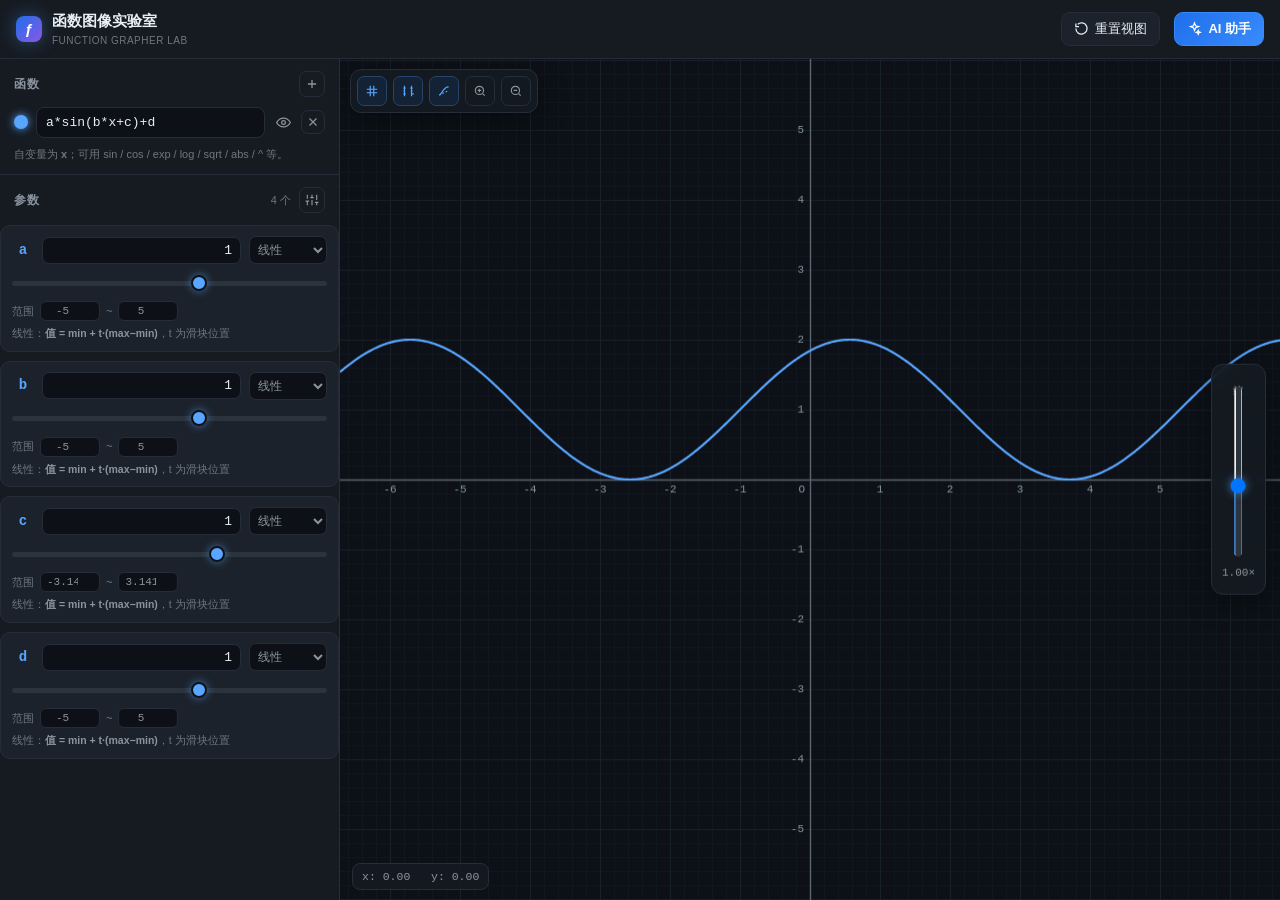
==== commit 05c4b7ea: "feat(function-grapher): 函数图像实验室（含参拖动/三模式滑条/AI助手）" ====
--- a/function-grapher/index.html
+++ b/function-grapher/index.html
@@ -311,7 +311,12 @@
       <div class="sec" style="padding-bottom:6px;border-bottom:none">
         <div class="sec-head" style="margin-bottom:6px">
           <div class="sec-title">参数</div>
-          <div class="mini" id="paramCount"></div>
+          <div style="display:flex;align-items:center;gap:8px">
+            <div class="mini" id="paramCount"></div>
+            <button class="iconbtn" id="batchRange" title="一键设置所有参数上下限">
+              <svg viewBox="0 0 24 24" fill="none" stroke="currentColor" stroke-width="2"><path d="M4 21v-7M4 10V3M12 21v-9M12 8V3M20 21v-5M20 12V3M1 14h6M9 8h6M17 16h6"/></svg>
+            </button>
+          </div>
         </div>
       </div>
       <div id="paramList"><div class="empty">在函数中输入形如 a·sin(b·x+c)+d 的表达式，<br>含字母的参数会自动出现在这里。</div></div>
@@ -405,6 +410,38 @@
   </div>
 </div>
 
+<div class="modal-bg" id="rangeModal">
+  <div class="modal">
+    <h3>🔧 一键设置所有参数上下限</h3>
+    <div class="body">
+      <div class="field">
+        <label>下限（最小值）</label>
+        <input id="rangeMin" type="number" step="any" placeholder="-5">
+      </div>
+      <div class="field">
+        <label>上限（最大值）</label>
+        <input id="rangeMax" type="number" step="any" placeholder="5">
+      </div>
+      <div class="field" style="margin-bottom:8px">
+        <label>快捷区间</label>
+        <div class="chips" style="margin-bottom:0">
+          <span class="chip" data-r="-5,5">−5 ~ 5</span>
+          <span class="chip" data-r="-1,1">−1 ~ 1</span>
+          <span class="chip" data-r="0,10">0 ~ 10</span>
+          <span class="chip" data-r="0.1,10">0.1 ~ 10（指数友好）</span>
+          <span class="chip" data-r="-10,10">−10 ~ 10</span>
+        </div>
+      </div>
+      <div class="hint" style="margin-bottom:10px">将把所有参数的拖动范围统一设为该区间；当前值超出新范围的会被裁剪到边界。</div>
+      <div id="rangePreview" class="mini" style="line-height:1.9"></div>
+    </div>
+    <div class="foot">
+      <button class="hbtn" id="rangeCancel">取消</button>
+      <button class="hbtn primary" id="rangeApply">应用到全部参数</button>
+    </div>
+  </div>
+</div>
+
 <div class="toast" id="toast"></div>
 
 <script>
@@ -506,14 +543,28 @@
   /* ============================================================
    *  2. 参数模型 + 三种映射模式
    * ============================================================ */
+  // 指数映射：同号 -> 几何插值；跨 0 -> 以 0 为界的分段几何插值（始终是非线性的指数变化）
+  const EXP_EPS = 1e-3;   // 逼近 0 时的收缩系数
+  function expMap(a, b, t){
+    t = clamp(t, 0, 1);
+    if (a === b) return a;
+    if ((a > 0 && b > 0) || (a < 0 && b < 0)) return a * Math.pow(b / a, t);
+    if (a === 0 || b === 0) return a + t * (b - a);
+    // 跨 0：0 在归一化轴上的位置
+    const A = Math.abs(a), B = Math.abs(b);
+    const ts = A / (A + B);
+    if (t <= ts){
+      const s = ts < 1e-9 ? 1 : t / ts;
+      return Math.sign(a) * A * Math.pow(EXP_EPS, s);
+    }
+    const s = (t - ts) / (1 - ts);
+    return Math.sign(b) * B * Math.pow(EXP_EPS, 1 - s);
+  }
   // 滑块位置 t∈[0,1] -> 参数值
   function tToValue(p, t){
     t = clamp(t, 0, 1);
     const a = p.min, b = p.max;
-    if (p.mode === 'exp'){
-      if ((a > 0 && b > 0) || (a < 0 && b < 0)) return a * Math.pow(b/a, t);
-      return a + t*(b-a);
-    }
+    if (p.mode === 'exp') return expMap(a, b, t);
     if (p.mode === 'custom'){
       const v = evalCustom(p.customExpr || 't', t);
       if (isFinite(v)) return v;
@@ -521,25 +572,19 @@
     }
     return a + t*(b-a);
   }
-  // 参数值 -> 滑块位置 t（近似反解）
+  // 参数值 -> 滑块位置 t（线性用解析解；指数/指定函数用采样反解）
   function valueToT(p, v){
     const a = p.min, b = p.max;
-    if (p.mode === 'exp' && ((a>0&&b>0)||(a<0&&b<0)) && v!==0 && (v>0)===(a>0)){
-      const t = Math.log(v/a) / Math.log(b/a);
-      if (isFinite(t)) return clamp(t, 0, 1);
-    }
-    if (p.mode === 'custom'){
-      // 采样搜索最接近的 t
-      let best = 0.5, bestErr = Infinity;
-      for (let i=0;i<=400;i++){
-        const tt = i/400, val = tToValue(p, tt);
-        const err = Math.abs(val - v);
-        if (err < bestErr && isFinite(err)){ bestErr = err; best = tt; }
-      }
-      return best;
-    }
-    if (b === a) return 0.5;
-    return clamp((v-a)/(b-a), 0, 1);
+    if (p.mode === 'linear'){
+      if (b === a) return 0.5;
+      return clamp((v-a)/(b-a), 0, 1);
+    }
+    let best = 0.5, bestErr = Infinity;
+    for (let i=0;i<=1000;i++){
+      const tt = i/1000, err = Math.abs(tToValue(p, tt) - v);
+      if (err < bestErr){ bestErr = err; best = tt; }
+    }
+    return best;
   }
 
   const state = {
@@ -939,7 +984,7 @@
       }
       let hint = '';
       if (p.mode === 'linear') hint = '<div class="pmode-hint">线性：<b>值 = min + t·(max−min)</b>，t 为滑块位置</div>';
-      else if (p.mode === 'exp') hint = '<div class="pmode-hint">指数：<b>值 = min·(max/min)<sup>t</sup></b>' + (sameSign ? '' : '（区间跨 0，已退化为线性）') + '</div>';
+      else if (p.mode === 'exp') hint = '<div class="pmode-hint">指数：<b>值 = min·(max/min)<sup>t</sup></b>' + (sameSign ? '' : '（跨 0：以 0 为界分段几何插值）') + '</div>';
       else hint = '<div class="pmode-hint">指定函数：<b>值 = f(t)</b>，t∈[0,1] 为滑块位置，可自由定义映射关系</div>';
 
       card.innerHTML =
@@ -1275,6 +1320,57 @@
   });
   $('#setModal').addEventListener('click', e => { if (e.target.id === 'setModal') $('#setModal').classList.remove('show'); });
 
+  // ---- 一键设置所有参数上下限 ----
+  function renderRangePreview(){
+    const lo = parseFloat($('#rangeMin').value), hi = parseFloat($('#rangeMax').value);
+    const names = Object.keys(state.params);
+    if (!names.length){ $('#rangePreview').textContent = '（当前没有参数）'; return; }
+    const ok = isFinite(lo) && isFinite(hi) && hi > lo;
+    $('#rangePreview').innerHTML = names.map(n => {
+      const p = state.params[n];
+      const v = ok ? clamp(p.value, lo, hi) : p.value;
+      return '<div><b style="color:#58a6ff">' + n + '</b> ' + fmt(p.min,4) + ' ~ ' + fmt(p.max,4) +
+        ' <span style="color:#6e7681">→</span> ' +
+        (ok ? (fmt(lo,4) + ' ~ ' + fmt(hi,4)) : '<span style="color:#f85149">区间无效</span>') +
+        ' <span style="color:#6e7681">（当前值 ' + fmt(v,4) + '）</span></div>';
+    }).join('');
+  }
+  function openRangeModal(){
+    if (!Object.keys(state.params).length){ toast('当前没有参数，请先输入含参函数'); return; }
+    const ps = Object.keys(state.params).map(n => state.params[n]);
+    const lo = Math.min.apply(null, ps.map(p => p.min));
+    const hi = Math.max.apply(null, ps.map(p => p.max));
+    $('#rangeMin').value = fmt(lo, 6);
+    $('#rangeMax').value = fmt(hi, 6);
+    renderRangePreview();
+    $('#rangeModal').classList.add('show');
+  }
+  $('#batchRange').addEventListener('click', openRangeModal);
+  $('#rangeCancel').addEventListener('click', () => $('#rangeModal').classList.remove('show'));
+  $('#rangeMin').addEventListener('input', renderRangePreview);
+  $('#rangeMax').addEventListener('input', renderRangePreview);
+  $$('#rangeModal .chip').forEach(c => c.addEventListener('click', () => {
+    const parts = c.dataset.r.split(',');
+    $('#rangeMin').value = parts[0]; $('#rangeMax').value = parts[1];
+    renderRangePreview();
+  }));
+  $('#rangeApply').addEventListener('click', () => {
+    const lo = parseFloat($('#rangeMin').value), hi = parseFloat($('#rangeMax').value);
+    if (!isFinite(lo) || !isFinite(hi) || hi <= lo){ toast('区间无效：下限必须小于上限', 'err'); return; }
+    let n = 0;
+    Object.keys(state.params).forEach(name => {
+      const p = state.params[name];
+      p.min = lo; p.max = hi;
+      p.value = clamp(p.value, lo, hi);
+      p.t = valueToT(p, p.value);
+      n++;
+    });
+    $('#rangeModal').classList.remove('show');
+    renderParams(); draw();
+    toast('已把 ' + n + ' 个参数的范围设为 ' + fmt(lo,4) + ' ~ ' + fmt(hi,4), 'ok');
+  });
+  $('#rangeModal').addEventListener('click', e => { if (e.target.id === 'rangeModal') $('#rangeModal').classList.remove('show'); });
+
   window.addEventListener('resize', resize);
 
   // ---- 初始化 ----
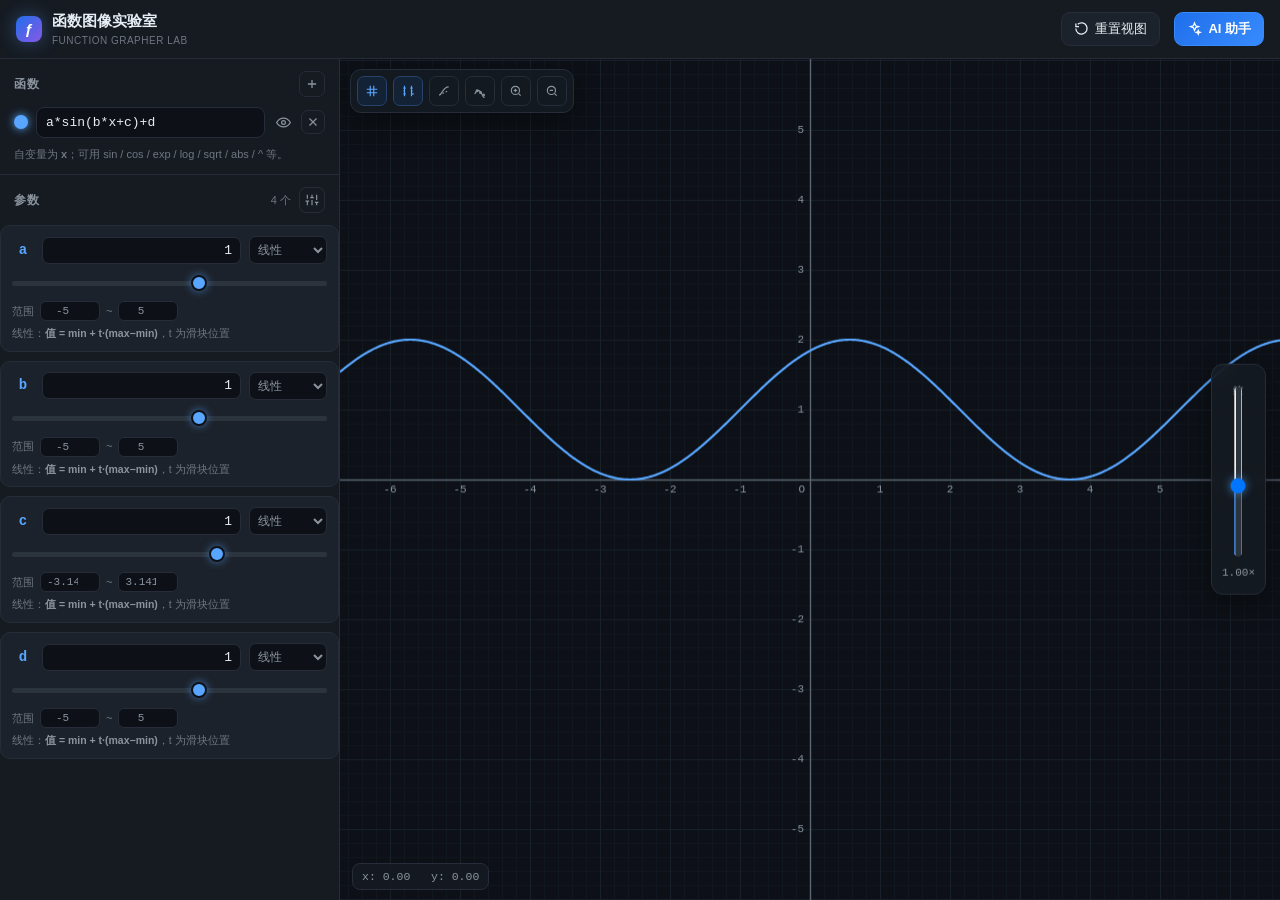
==== commit 596e4f50: "feat(function-grapher): 函数图像实验室（含参拖动/三模式滑条/AI助手）" ====
--- a/function-grapher/index.html
+++ b/function-grapher/index.html
@@ -171,6 +171,37 @@
     margin-left:-5.5px;box-shadow:0 0 8px rgba(88,166,255,.6);border:2px solid #0d1117;
   }
   #zoomVal{font-family:"SF Mono",monospace;font-size:11px;color:var(--muted)}
+
+  /* ---------- 轨迹面板 ---------- */
+  .floatpanel{
+    position:absolute;top:10px;right:60px;z-index:6;width:280px;max-height:calc(100% - 20px);
+    background:rgba(22,27,34,.96);backdrop-filter:blur(10px);border:1px solid var(--border);
+    border-radius:12px;box-shadow:var(--shadow);overflow:hidden;display:none;flex-direction:column;
+  }
+  .floatpanel.show{display:flex}
+  .fp-head{display:flex;align-items:center;gap:8px;padding:10px 12px;border-bottom:1px solid var(--border);font-weight:700;font-size:13px}
+  .fp-body{padding:12px;overflow-y:auto;display:flex;flex-direction:column;gap:11px}
+  .fp-row{display:flex;align-items:center;gap:8px}
+  .fp-row label{font-size:11.5px;color:var(--muted);flex:0 0 auto;min-width:52px}
+  .fp-row input[type=number],.fp-row input[type=text],.fp-row select{
+    flex:1;background:var(--bg);border:1px solid var(--border);color:var(--text);border-radius:7px;
+    padding:5px 8px;font-size:12.5px;min-width:0;font-family:inherit;
+  }
+  .fp-row input:focus,.fp-row select:focus{outline:none;border-color:var(--accent)}
+  .fp-sub{font-size:10.5px;color:var(--muted2);line-height:1.55}
+  .fp-sub b{color:var(--muted)}
+  .seg{display:flex;border:1px solid var(--border);border-radius:8px;overflow:hidden}
+  .seg button{
+    flex:1;background:transparent;border:none;color:var(--muted);padding:6px 4px;font-size:12px;cursor:pointer;
+    border-right:1px solid var(--border);transition:.15s;
+  }
+  .seg button:last-child{border-right:none}
+  .seg button.on{background:#132235;color:var(--accent)}
+  .seg button:hover{background:#1b232e;color:var(--text)}
+  .trace-badge{
+    display:inline-flex;align-items:center;gap:4px;font-size:10px;color:#3fb950;background:#0f2417;
+    border:1px solid #1f4a2e;border-radius:20px;padding:2px 8px;margin-left:6px;
+  }
 
   /* ---------- AI panel ---------- */
   #ai{
@@ -332,8 +363,11 @@
           <button class="iconbtn on" id="btnTicks" title="刻度">
             <svg viewBox="0 0 24 24" fill="none" stroke="currentColor" stroke-width="2"><path d="M6 3v18M4 7h4M4 12h2M4 17h4M18 3v18M16 7h4M18 12h2M18 17h4"/></svg>
           </button>
-          <button class="iconbtn on" id="btnDeriv" title="切线/导数">
+          <button class="iconbtn" id="btnDeriv" title="切线/导数">
             <svg viewBox="0 0 24 24" fill="none" stroke="currentColor" stroke-width="2"><path d="M4 19c4 0 6-14 16-14"/><path d="M4 19l16-8" stroke-dasharray="3 3"/></svg>
+          </button>
+          <button class="iconbtn" id="btnTrace" title="轨迹模式（扫参 → 点轨迹 / 面轨迹）">
+            <svg viewBox="0 0 24 24" fill="none" stroke="currentColor" stroke-width="2"><path d="M3 17c4-8 8-8 12 0s6 8 6 8"/><circle cx="7" cy="11.5" r="1.6"/><circle cx="13" cy="14.5" r="1.6"/><circle cx="18" cy="19" r="1.6"/></svg>
           </button>
           <button class="iconbtn" id="btnZoomIn" title="放大">
             <svg viewBox="0 0 24 24" fill="none" stroke="currentColor" stroke-width="2"><circle cx="11" cy="11" r="7"/><path d="M11 8v6M8 11h6M20 20l-3.5-3.5"/></svg>
@@ -347,6 +381,64 @@
           <input type="range" id="zoomSlider" min="0" max="1000" value="500">
           <div id="zoomVal">1.0×</div>
         </div>
+
+        <div id="tracePanel" class="floatpanel">
+          <div class="fp-head">
+            <svg viewBox="0 0 24 24" fill="none" stroke="currentColor" stroke-width="2" style="width:15px;height:15px"><path d="M3 17c4-8 8-8 12 0s6 8 6 8"/><circle cx="7" cy="11.5" r="1.6"/><circle cx="13" cy="14.5" r="1.6"/><circle cx="18" cy="19" r="1.6"/></svg>
+            轨迹模式
+            <div class="spacer"></div>
+            <button class="iconbtn" id="traceClose" style="width:24px;height:24px" title="关闭">
+              <svg viewBox="0 0 24 24" fill="none" stroke="currentColor" stroke-width="2"><path d="M6 6l12 12M18 6L6 18"/></svg>
+            </button>
+          </div>
+          <div class="fp-body">
+            <div class="fp-row">
+              <label>扫参</label>
+              <select id="traceParam"></select>
+            </div>
+            <div>
+              <div class="fp-row" style="margin-bottom:2px"><label>起点</label><input id="traceStart" type="number" step="any"></div>
+              <input type="range" id="traceStartR" min="0" max="1000" value="0">
+            </div>
+            <div>
+              <div class="fp-row" style="margin-bottom:2px"><label>终点</label><input id="traceEnd" type="number" step="any"></div>
+              <input type="range" id="traceEndR" min="0" max="1000" value="1000">
+            </div>
+            <div class="fp-row">
+              <label>步数</label>
+              <input id="traceSteps" type="number" min="4" max="240" value="48">
+            </div>
+            <div>
+              <div class="fp-row" style="margin-bottom:5px"><label>显示</label></div>
+              <div class="seg" id="traceKindSeg">
+                <button data-k="area" class="on">面轨迹</button>
+                <button data-k="point">点轨迹</button>
+                <button data-k="both">两者</button>
+              </div>
+            </div>
+            <div id="tracePointWrap">
+              <div class="fp-row" style="margin-bottom:5px">
+                <label>追踪点</label>
+                <select id="tracePointType">
+                  <option value="extremum">极值点</option>
+                  <option value="zero">零点</option>
+                  <option value="fixed">定点 x₀</option>
+                </select>
+              </div>
+              <div class="fp-row" id="traceX0Row" style="display:none">
+                <label>x₀</label><input id="traceX0" type="number" step="any" value="0">
+              </div>
+            </div>
+            <div class="fp-row">
+              <label>颜色</label>
+              <input type="color" id="traceColor" value="#f0883e" style="flex:0 0 44px;height:26px;padding:0;border:1px solid var(--border);border-radius:6px;background:var(--bg)">
+              <label style="min-width:auto">面透明度</label>
+              <input id="traceAlpha" type="range" min="0.05" max="0.6" step="0.01" value="0.22" style="flex:1">
+            </div>
+            <div class="fp-sub">让选定参数在「起点 → 终点」间连续变化：画出曲线族扫过的<b>面轨迹</b>（区域），以及某特征点随参数移动形成的<b>点轨迹</b>（曲线）。起终点可直接拖动滑条或输入数值。</div>
+          </div>
+        </div>
+
         <div class="coord" id="coord">x: 0.00 &nbsp; y: 0.00</div>
       </div>
     </section>
@@ -370,7 +462,8 @@
         <div class="chips" id="aiChips">
           <div class="chip" data-q="解释当前函数的主要性质（定义域、值域、周期、单调性、渐近线）">分析当前函数</div>
           <div class="chip" data-q="给出一个能展示振幅、频率、相位变化的含参正弦函数表达式">含参正弦函数</div>
-          <div class="chip" data-q="指数模式的滑动条是怎么映射参数值的？">指数模式原理</div>
+          <div class="chip" data-q="把参数 a 调到 2，并把所有参数的范围设为 -5 到 5">调整参数（实时控制）</div>
+          <div class="chip" data-q="讲解轨迹模式，并让参数 a 从 -2 扫到 2 显示面轨迹">演示轨迹</div>
         </div>
         <textarea id="aiInput" rows="1" placeholder="问问我关于函数与图像的问题…（Enter 发送，Shift+Enter 换行）"></textarea>
         <div class="airow">
@@ -593,6 +686,11 @@
     view: { cx: 0, cy: 0, scale: 70 },
     showGrid: true, showTicks: true, showDeriv: false,
     colors: ['#58a6ff','#3fb950','#f0883e','#db61a2','#a371f7','#39c5cf','#e3b341','#ff7b72'],
+    trace: {
+      on: false, param: null, start: -1, end: 1, steps: 48,
+      kind: 'area', pointType: 'extremum', x0: 0,
+      color: '#f0883e', alpha: 0.22
+    },
   };
 
   function newParam(name){
@@ -773,6 +871,12 @@
     // 导数/切线（对第一条可见函数，在鼠标 x 处）
     if (state.showDeriv){
       drawDerivative(names, pv);
+    }
+
+    // 轨迹模式（扫参 → 面轨迹 / 点轨迹）
+    const tr = state.trace;
+    if (tr.on && tr.param && state.params[tr.param]){
+      drawTrace(names, pv);
     }
   }
 
@@ -817,6 +921,168 @@
     ctx.restore();
   }
 
+  /* ---------- 轨迹（扫参 → 面轨迹 / 点轨迹）---------- */
+  // 找 |y| 最大的局部极值点
+  function findExtremum(fn, pv, xMin, xMax){
+    const N = 260;
+    let prevY = fn(xMin, pv), prevSlope = null, best = null;
+    for (let i=1;i<=N;i++){
+      const x = xMin + (xMax-xMin)*i/N;
+      const y = fn(x, pv);
+      if (!isFinite(y)){ prevY = y; prevSlope = null; continue; }
+      const slope = y - prevY;
+      if (prevSlope !== null && slope !== 0 && Math.sign(slope) !== Math.sign(prevSlope)){
+        const ex = xMin + (xMax-xMin)*(i-0.5)/N;
+        const ey = fn(ex, pv);
+        if (isFinite(ey) && (!best || Math.abs(ey) > Math.abs(best.y))) best = { x: ex, y: ey };
+      }
+      prevSlope = slope; prevY = y;
+    }
+    return best;
+  }
+  // 找第一个变号零点（二分细化）
+  function findZero(fn, pv, xMin, xMax){
+    const N = 360;
+    let prevX = xMin, prevY = fn(xMin, pv);
+    for (let i=1;i<=N;i++){
+      const x = xMin + (xMax-xMin)*i/N;
+      const y = fn(x, pv);
+      if (isFinite(prevY) && isFinite(y) && prevY !== 0 && Math.sign(prevY) !== Math.sign(y)){
+        let lo = prevX, hi = x, flo = prevY;
+        for (let k=0;k<40;k++){
+          const mid = (lo+hi)/2, fm = fn(mid, pv);
+          if (!isFinite(fm)) break;
+          if (Math.sign(fm) === Math.sign(flo)){ lo = mid; flo = fm; } else { hi = mid; }
+        }
+        return { x: (lo+hi)/2, y: 0 };
+      }
+      prevX = x; prevY = y;
+    }
+    return null;
+  }
+  function traceSeries(names){
+    const tr = state.trace;
+    const idx = names.indexOf(tr.param);
+    const base = names.map(n => state.params[n].value);
+    const N = clamp(Math.round(tr.steps) || 48, 2, 240);
+    const out = [];
+    for (let i=0;i<=N;i++){
+      const cur = base.slice();
+      cur[idx] = tr.start + (tr.end - tr.start) * (i/N);
+      out.push(cur);
+    }
+    return out;
+  }
+  function traceCurrentPoint(fn, pv, xMin, xMax){
+    const t = state.trace.pointType;
+    if (t === 'fixed') return { x: state.trace.x0, y: fn(state.trace.x0, pv) };
+    if (t === 'zero') return findZero(fn, pv, xMin, xMax);
+    return findExtremum(fn, pv, xMin, xMax);
+  }
+
+  function drawTrace(names, pv){
+    const tr = state.trace;
+    const f = visibleFuncs()[0];
+    if (!f || !f.expr.trim()) return;
+    const fn = compileExpr(f.expr, names);
+    if (!fn) return;
+    const series = traceSeries(names);
+    if (!series.length) return;
+    const xMin = sx2w(0), xMax = sx2w(W);
+
+    // ---- 面轨迹：曲线族扫过的区域 ----
+    if (tr.kind === 'area' || tr.kind === 'both'){
+      const top = new Array(W+1), bot = new Array(W+1);
+      for (let sx=0; sx<=W; sx++){
+        const wx = sx2w(sx);
+        let lo = Infinity, hi = -Infinity;
+        for (let i=0;i<series.length;i++){
+          const y = fn(wx, series[i]);
+          if (!isFinite(y)) continue;
+          if (y < lo) lo = y;
+          if (y > hi) hi = y;
+        }
+        top[sx] = isFinite(hi) ? w2sy(hi) : NaN;
+        bot[sx] = isFinite(lo) ? w2sy(lo) : NaN;
+      }
+      ctx.save();
+      ctx.globalAlpha = tr.alpha;
+      ctx.fillStyle = tr.color;
+      ctx.beginPath();
+      let started = false;
+      for (let sx=0; sx<=W; sx++){
+        const y = top[sx];
+        if (!isFinite(y)) continue;
+        if (started) ctx.lineTo(sx, y); else { ctx.moveTo(sx, y); started = true; }
+      }
+      for (let sx=W; sx>=0; sx--){
+        const y = bot[sx];
+        if (!isFinite(y)) continue;
+        if (started) ctx.lineTo(sx, y); else { ctx.moveTo(sx, y); started = true; }
+      }
+      ctx.closePath();
+      ctx.fill();
+      ctx.restore();
+      ctx.save();
+      ctx.strokeStyle = tr.color;
+      ctx.globalAlpha = Math.min(1, tr.alpha + 0.4);
+      ctx.lineWidth = 1.4;
+      ctx.beginPath();
+      let st = false, prev = 0;
+      for (let sx=0; sx<=W; sx++){
+        const y = top[sx];
+        if (!isFinite(y)){ st = false; continue; }
+        if (!st){ ctx.moveTo(sx, y); st = true; }
+        else if (Math.abs(y - prev) > H*1.6) ctx.moveTo(sx, y);
+        else ctx.lineTo(sx, y);
+        prev = y;
+      }
+      ctx.stroke();
+      ctx.beginPath();
+      st = false;
+      for (let sx=0; sx<=W; sx++){
+        const y = bot[sx];
+        if (!isFinite(y)){ st = false; continue; }
+        if (!st){ ctx.moveTo(sx, y); st = true; }
+        else if (Math.abs(y - prev) > H*1.6) ctx.moveTo(sx, y);
+        else ctx.lineTo(sx, y);
+        prev = y;
+      }
+      ctx.stroke();
+      ctx.restore();
+    }
+
+    // ---- 点轨迹：特征点随参数移动形成的曲线 ----
+    if (tr.kind === 'point' || tr.kind === 'both'){
+      const pts = [];
+      for (let i=0;i<series.length;i++){
+        const pt = traceCurrentPoint(fn, series[i], xMin, xMax);
+        if (pt && isFinite(pt.x) && isFinite(pt.y)) pts.push(pt);
+      }
+      if (pts.length){
+        ctx.save();
+        ctx.strokeStyle = tr.color;
+        ctx.lineWidth = 2.4; ctx.lineJoin = 'round';
+        ctx.beginPath();
+        pts.forEach((p,i) => { const sx = w2sx(p.x), sy = w2sy(p.y); i ? ctx.lineTo(sx,sy) : ctx.moveTo(sx,sy); });
+        ctx.stroke();
+        // 轨迹端点
+        ctx.fillStyle = '#fff'; ctx.strokeStyle = tr.color; ctx.lineWidth = 1.6;
+        [pts[0], pts[pts.length-1]].forEach(p => {
+          ctx.beginPath(); ctx.arc(w2sx(p.x), w2sy(p.y), 3.6, 0, Math.PI*2); ctx.fill(); ctx.stroke();
+        });
+        // 当前参数值对应的点（高亮）
+        const cur = traceCurrentPoint(fn, pv, xMin, xMax);
+        if (cur && isFinite(cur.x) && isFinite(cur.y)){
+          ctx.fillStyle = tr.color;
+          ctx.beginPath(); ctx.arc(w2sx(cur.x), w2sy(cur.y), 5.5, 0, Math.PI*2); ctx.fill();
+          ctx.strokeStyle = '#fff'; ctx.lineWidth = 1.6; ctx.stroke();
+        }
+        ctx.restore();
+      }
+    }
+  }
+
   /* ============================================================
    *  5. 交互：拖动平移 / 滚轮缩放 / 缩放滑条
    * ============================================================ */
@@ -1045,6 +1311,7 @@
       }
       box.appendChild(card);
     });
+    if (state.trace && state.trace.on) syncTraceControls();
   }
 
   /* ============================================================
@@ -1072,12 +1339,23 @@
     return { fs, ps };
   }
 
-  const SYS_PROMPT = '你是「函数图像实验室」网站内置的数学助手。你的职责：\n' +
-    '1. 回答与函数、图像、参数、导数相关的问题，准确、简洁；\n' +
+  const SYS_PROMPT = '你是「函数图像实验室」网站内置的数学助手，并且可以直接操作这个网站。你的职责：\n' +
+    '1. 回答与函数、图像、参数、导数、轨迹相关的问题，准确、简洁；\n' +
     '2. 当用户想画某个函数时，给出可直接使用的表达式，自变量固定用 x，参数用单个小写字母（如 a,b,c,d,k,p,s），并把这行表达式用 ```expr 代码块单独包裹（可给多行，每行一个函数）；\n' +
     '3. 解释性质时覆盖：定义域、值域、周期、奇偶性、单调区间、极值、渐近线等；\n' +
     '4. 表达式请使用编程风格：乘法可省略也可写 *，幂用 ^，函数名用 sin/cos/tan/exp/log/ln/log10/sqrt/abs/asin/atan 等；\n' +
-    '5. 回答用中文，涉及公式可用行内代码，不要输出多余寒暄。';
+    '5. 回答用中文，涉及公式可用行内代码，不要输出多余寒暄；\n' +
+    '6. 【实时控制】当用户要求你"调整/设置/改变/画一下"画布时（改参数值、改范围、切换滑条模式、缩放视图、设置轨迹），在回答末尾输出一个 ```action 代码块，内含 JSON 数组，系统会自动执行。可用操作：\n' +
+    '   {"op":"setFunc","index":0,"expr":"a*sin(b*x+c)+d"} 修改第 index 条函数（从 0 开始）\n' +
+    '   {"op":"addFunc","expr":"k*x^2"} 新增一条函数\n' +
+    '   {"op":"clearFuncs"} 清空函数\n' +
+    '   {"op":"setParam","name":"a","value":2} 设置某参数的值\n' +
+    '   {"op":"setRange","names":["a","b"],"min":-1,"max":1} 设置参数拖动范围（省略 names 表示全部参数）\n' +
+    '   {"op":"setMode","name":"b","mode":"exp"} 切换滑条模式：linear/exp/custom（custom 可加 "expr":"sin(t*PI)" 指定映射函数，t∈[0,1] 为滑块位置）\n' +
+    '   {"op":"setView","cx":0,"cy":0,"scale":80} 设置视图中心世界坐标与缩放\n' +
+    '   {"op":"setTrace","param":"a","start":-3,"end":3,"steps":48,"kind":"area|point|both","pointType":"extremum|zero|fixed","x0":0} 设置轨迹模式\n' +
+    '   {"op":"reset"} 重置视图与参数\n' +
+    '7. 只输出确实需要的指令；解释文字放正文，指令放代码块，不要在正文中重复指令内容。';
 
   async function aiCall(userText, onDelta){
     const { fs, ps } = currentFuncsContext();
@@ -1223,13 +1501,26 @@
         const full = await aiCall(text, (partial) => {
           if (partial.length - last.length > 6 || partial.length < last.length){
             last = partial;
-            b.innerHTML = mdToHtml(partial);
+            b.innerHTML = mdToHtml(stripActions(partial));
             $('#msgs').scrollTop = $('#msgs').scrollHeight;
           }
         });
-        b.innerHTML = mdToHtml(full);
+        const display = stripActions(full);
+        b.innerHTML = mdToHtml(display);
         pushMsg('ai', full);
-        const blocks = extractExprBlocks(full);
+        // 实时控制：解析并执行 action 指令
+        const acts = extractActions(full);
+        if (acts.length){
+          const done = execActions(acts);
+          if (done.length){
+            const note = document.createElement('div');
+            note.className = 'applybtn';
+            note.style.borderColor = '#1f4a2e'; note.style.color = '#3fb950'; note.style.background = '#0f2417';
+            note.textContent = '⚡ 已实时执行 ' + done.length + ' 项：' + done.join('、');
+            b.parentElement.appendChild(note);
+          }
+        }
+        const blocks = extractExprBlocks(display);
         if (blocks.length){
           const wrap = b.parentElement;
           blocks.forEach(exprs => {
@@ -1371,6 +1662,164 @@
   });
   $('#rangeModal').addEventListener('click', e => { if (e.target.id === 'rangeModal') $('#rangeModal').classList.remove('show'); });
 
+  /* ---------- 轨迹面板交互 ---------- */
+  function syncTraceControls(){
+    const tr = state.trace;
+    const names = Object.keys(state.params);
+    const sel = $('#traceParam');
+    if (!tr.param || names.indexOf(tr.param) < 0) tr.param = names[0] || null;
+    sel.innerHTML = names.length
+      ? names.map(n => '<option value="'+n+'"'+(n===tr.param?' selected':'')+'>'+n+'</option>').join('')
+      : '<option value="">（无参数）</option>';
+    sel.value = tr.param || '';
+    const p = state.params[tr.param];
+    if (p){
+      const span = (p.max - p.min) || 1;
+      const valid = isFinite(tr.start) && isFinite(tr.end);
+      if (!valid || tr.start < p.min || tr.start > p.max) tr.start = p.min + span*0.2;
+      if (!valid || tr.end < p.min || tr.end > p.max) tr.end = p.min + span*0.8;
+      $('#traceStart').value = fmt(tr.start, 6);
+      $('#traceEnd').value = fmt(tr.end, 6);
+      $('#traceStartR').value = Math.round((tr.start - p.min)/span*1000);
+      $('#traceEndR').value = Math.round((tr.end - p.min)/span*1000);
+    }
+    $('#traceSteps').value = tr.steps;
+    $('#tracePointType').value = tr.pointType;
+    $('#traceX0').value = tr.x0;
+    $('#traceColor').value = tr.color;
+    $('#traceAlpha').value = tr.alpha;
+    $('#traceX0Row').style.display = tr.pointType === 'fixed' ? 'flex' : 'none';
+    $$('#traceKindSeg button').forEach(b => b.classList.toggle('on', b.dataset.k === tr.kind));
+  }
+  function bindTraceNums(){
+    const tr = state.trace;
+    const p = state.params[tr.param];
+    if (p){
+      const span = (p.max - p.min) || 1;
+      const s = clamp(parseFloat($('#traceStart').value), p.min, p.max);
+      const e = clamp(parseFloat($('#traceEnd').value), p.min, p.max);
+      if (isFinite(s)) tr.start = s;
+      if (isFinite(e)) tr.end = e;
+      $('#traceStartR').value = Math.round((tr.start - p.min)/span*1000);
+      $('#traceEndR').value = Math.round((tr.end - p.min)/span*1000);
+    }
+    tr.steps = clamp(parseInt($('#traceSteps').value) || 48, 2, 240);
+    tr.pointType = $('#tracePointType').value;
+    const x0 = parseFloat($('#traceX0').value); tr.x0 = isFinite(x0) ? x0 : 0;
+    tr.color = $('#traceColor').value;
+    const al = parseFloat($('#traceAlpha').value); tr.alpha = isFinite(al) ? al : 0.22;
+    $('#traceX0Row').style.display = tr.pointType === 'fixed' ? 'flex' : 'none';
+  }
+  function openTrace(){
+    $('#tracePanel').classList.add('show'); $('#btnTrace').classList.add('on');
+    state.trace.on = true; syncTraceControls(); draw();
+  }
+  function closeTrace(){
+    $('#tracePanel').classList.remove('show'); $('#btnTrace').classList.remove('on');
+    state.trace.on = false; draw();
+  }
+  $('#btnTrace').addEventListener('click', () => {
+    if ($('#tracePanel').classList.contains('show')) closeTrace(); else openTrace();
+  });
+  $('#traceClose').addEventListener('click', closeTrace);
+  $('#traceParam').addEventListener('change', () => {
+    state.trace.param = $('#traceParam').value;
+    const p = state.params[state.trace.param];
+    if (p){ state.trace.start = p.min + (p.max-p.min)*0.2; state.trace.end = p.min + (p.max-p.min)*0.8; }
+    syncTraceControls(); draw();
+  });
+  $('#traceStartR').addEventListener('input', e => {
+    const p = state.params[state.trace.param]; if (!p) return;
+    state.trace.start = p.min + (p.max-p.min)*(+e.target.value/1000);
+    $('#traceStart').value = fmt(state.trace.start,6); draw();
+  });
+  $('#traceEndR').addEventListener('input', e => {
+    const p = state.params[state.trace.param]; if (!p) return;
+    state.trace.end = p.min + (p.max-p.min)*(+e.target.value/1000);
+    $('#traceEnd').value = fmt(state.trace.end,6); draw();
+  });
+  ['#traceStart','#traceEnd','#traceSteps','#traceX0'].forEach(sel => {
+    $(sel).addEventListener('change', () => { bindTraceNums(); draw(); });
+  });
+  ['#tracePointType','#traceColor','#traceAlpha'].forEach(sel => {
+    $(sel).addEventListener('change', () => { bindTraceNums(); draw(); });
+    $(sel).addEventListener('input', () => { bindTraceNums(); draw(); });
+  });
+  $$('#traceKindSeg button').forEach(b => b.addEventListener('click', () => {
+    state.trace.kind = b.dataset.k;
+    $$('#traceKindSeg button').forEach(x => x.classList.toggle('on', x === b));
+    bindTraceNums(); draw();
+  }));
+
+  /* ---------- AI 实时控制：执行结构化指令 ---------- */
+  function execActions(list){
+    const done = [];
+    for (const a of list){
+      try {
+        if (a.op === 'setFunc'){
+          const f = state.funcs[a.index|0];
+          if (f && typeof a.expr === 'string'){ f.expr = a.expr; done.push('函数'+((a.index|0)+1)+'→'+a.expr); }
+        } else if (a.op === 'addFunc'){
+          if (typeof a.expr === 'string'){ addFunc(a.expr, null, true); done.push('新增 '+a.expr); }
+        } else if (a.op === 'clearFuncs'){
+          state.funcs = []; fnSeq = 1; addFunc('x', state.colors[0], true); done.push('清空函数');
+        } else if (a.op === 'setParam'){
+          const p = state.params[a.name];
+          if (p && isFinite(a.value)){ p.value = clamp(+a.value, p.min, p.max); p.t = valueToT(p, p.value); done.push(a.name+'='+fmt(p.value,4)); }
+        } else if (a.op === 'setRange'){
+          const names = (Array.isArray(a.names) && a.names.length) ? a.names : Object.keys(state.params);
+          const lo = +a.min, hi = +a.max;
+          if (isFinite(lo) && isFinite(hi) && hi > lo){
+            names.forEach(n => { const p = state.params[n]; if (p){ p.min = lo; p.max = hi; p.value = clamp(p.value, lo, hi); p.t = valueToT(p, p.value); } });
+            done.push('范围['+names.join(',')+'] '+fmt(lo,3)+'~'+fmt(hi,3));
+          }
+        } else if (a.op === 'setMode'){
+          const p = state.params[a.name];
+          if (p && ['linear','exp','custom'].indexOf(a.mode) >= 0){
+            p.mode = a.mode;
+            if (a.mode === 'custom' && typeof a.expr === 'string') p.customExpr = a.expr;
+            p.t = valueToT(p, p.value);
+            done.push(a.name+'→'+(a.mode==='linear'?'线性':a.mode==='exp'?'指数':'指定函数'));
+          }
+        } else if (a.op === 'setView'){
+          if (isFinite(a.cx)) state.view.cx = +a.cx;
+          if (isFinite(a.cy)) state.view.cy = +a.cy;
+          if (isFinite(a.scale)) state.view.scale = clamp(+a.scale, ZMIN, ZMAX);
+          updateZoomUI(); done.push('视图');
+        } else if (a.op === 'setTrace'){
+          if (a.param && state.params[a.param]) state.trace.param = a.param;
+          if (isFinite(a.start)) state.trace.start = +a.start;
+          if (isFinite(a.end)) state.trace.end = +a.end;
+          if (isFinite(a.steps)) state.trace.steps = clamp(+a.steps, 2, 240);
+          if (a.kind) state.trace.kind = a.kind;
+          if (a.pointType) state.trace.pointType = a.pointType;
+          if (isFinite(a.x0)) state.trace.x0 = +a.x0;
+          state.trace.on = true;
+          $('#tracePanel').classList.add('show'); $('#btnTrace').classList.add('on');
+          syncTraceControls();
+          done.push('轨迹 ' + (state.trace.param||'-') + ' ' + fmt(state.trace.start,3) + '→' + fmt(state.trace.end,3));
+        } else if (a.op === 'reset'){
+          state.view = { cx:0, cy:0, scale:70 };
+          updateZoomUI(); done.push('重置');
+        }
+      } catch(e){ /* 单条失败不影响其余 */ }
+    }
+    rebuildParams(true);
+    renderFnList(); renderParams(); draw();
+    return done;
+  }
+  function extractActions(text){
+    const out = [];
+    const re = /```action\s*\n?([\s\S]*?)```/gi;
+    let m;
+    while ((m = re.exec(text))){
+      try { const arr = JSON.parse(m[1].trim()); if (Array.isArray(arr)) out.push.apply(out, arr); }
+      catch(e){ /* 忽略非法 JSON */ }
+    }
+    return out;
+  }
+  function stripActions(s){ return String(s||'').replace(/```action[\s\S]*?(```|$)/gi, '').trim(); }
+
   window.addEventListener('resize', resize);
 
   // ---- 初始化 ----
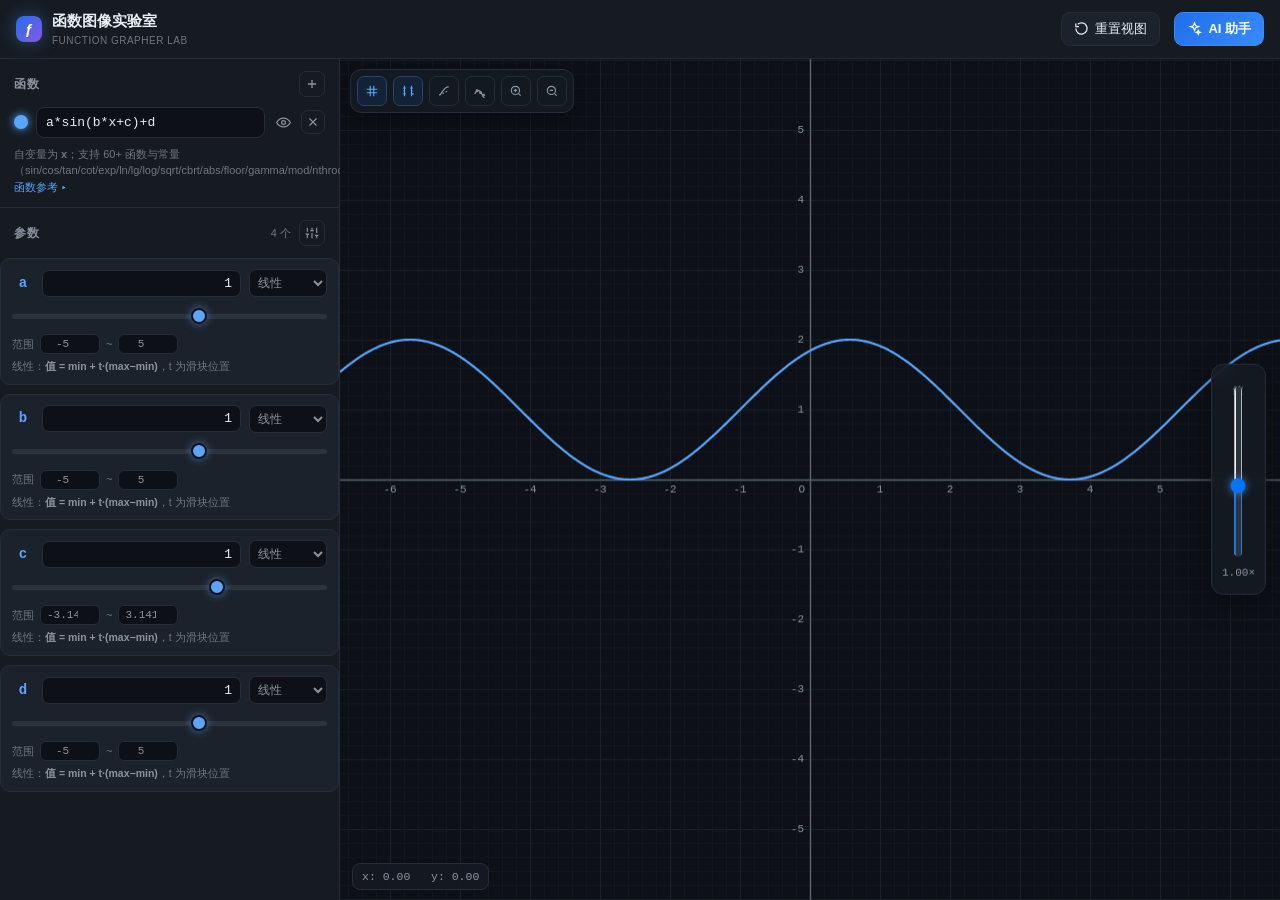
==== commit baf3b91e: "feat(function-grapher): 函数图像实验室（含参拖动/三模式滑条/AI助手）" ====
--- a/function-grapher/index.html
+++ b/function-grapher/index.html
@@ -231,6 +231,19 @@
   .msg .bubble pre{
     background:#0b0f14;border:1px solid var(--border);border-radius:8px;padding:9px 11px;overflow-x:auto;
     margin:6px 0;font-family:"SF Mono",monospace;font-size:12.5px;white-space:pre;
+  }
+  .msg.ai .cot{margin:0 0 9px}
+  .msg.ai .cot summary{
+    cursor:pointer;font-size:12px;color:var(--muted);user-select:none;list-style:none;
+    padding:4px 8px;border:1px dashed #30363d;border-radius:7px;display:inline-block;
+  }
+  .msg.ai .cot summary::-webkit-details-marker{display:none}
+  .msg.ai .cot summary:hover{color:var(--text);border-color:#4a5563}
+  .msg.ai .cot[open] summary{border-style:solid;color:var(--accent);border-color:#26436b;margin-bottom:6px}
+  .msg.ai .cot-body{
+    font-size:12px;color:var(--muted);white-space:pre-wrap;max-height:280px;overflow-y:auto;
+    background:#0b0f14;border:1px solid var(--border);border-radius:8px;padding:9px 11px;line-height:1.6;
+    border-left:2px solid #8957e5;
   }
   .applybtn{
     align-self:flex-start;margin-top:7px;background:#132235;border:1px solid #26436b;color:var(--accent);
@@ -337,7 +350,8 @@
           </button>
         </div>
         <div id="fnList"></div>
-        <div class="mini" style="margin-top:2px">自变量为 <b>x</b>；可用 sin / cos / exp / log / sqrt / abs / ^ 等。</div>
+        <div class="mini" style="margin-top:2px">自变量为 <b>x</b>；支持 60+ 函数与常量（sin/cos/tan/cot/exp/ln/lg/log/sqrt/cbrt/abs/floor/gamma/mod/nthroot…）。
+          <a href="javascript:void(0)" id="fnHelp" style="color:var(--accent);text-decoration:none">函数参考 ▸</a></div>
       </div>
       <div class="sec" style="padding-bottom:6px;border-bottom:none">
         <div class="sec-head" style="margin-bottom:6px">
@@ -435,6 +449,17 @@
               <label style="min-width:auto">面透明度</label>
               <input id="traceAlpha" type="range" min="0.05" max="0.6" step="0.01" value="0.22" style="flex:1">
             </div>
+            <div class="fp-row">
+              <label>时长ms</label>
+              <input id="traceDur" type="number" min="600" max="30000" step="200" value="4000">
+              <label style="min-width:auto;display:flex;align-items:center;gap:5px">
+                <input type="checkbox" id="tracePingpong" checked style="width:auto;flex:0 0 auto">往返
+              </label>
+            </div>
+            <div class="fp-row">
+              <button class="hbtn primary" id="animPlay" style="flex:1;justify-content:center">▶ 动态演示</button>
+              <button class="hbtn" id="animStop" style="flex:1;justify-content:center">⏹ 停止</button>
+            </div>
             <div class="fp-sub">让选定参数在「起点 → 终点」间连续变化：画出曲线族扫过的<b>面轨迹</b>（区域），以及某特征点随参数移动形成的<b>点轨迹</b>（曲线）。起终点可直接拖动滑条或输入数值。</div>
           </div>
         </div>
@@ -464,6 +489,7 @@
           <div class="chip" data-q="给出一个能展示振幅、频率、相位变化的含参正弦函数表达式">含参正弦函数</div>
           <div class="chip" data-q="把参数 a 调到 2，并把所有参数的范围设为 -5 到 5">调整参数（实时控制）</div>
           <div class="chip" data-q="讲解轨迹模式，并让参数 a 从 -2 扫到 2 显示面轨迹">演示轨迹</div>
+          <div class="chip" data-q="播放动态演示：让参数 a 从 -3 到 3 往返变化">动态演示</div>
         </div>
         <textarea id="aiInput" rows="1" placeholder="问问我关于函数与图像的问题…（Enter 发送，Shift+Enter 换行）"></textarea>
         <div class="airow">
@@ -493,7 +519,12 @@
       </div>
       <div class="field">
         <label>模型</label>
-        <input id="cfgModel" placeholder="deepseek-chat" autocomplete="off">
+        <input id="cfgModel" placeholder="deepseek-flash" autocomplete="off" list="modelList">
+        <datalist id="modelList">
+          <option value="deepseek-flash">DeepSeek V4.1 Flash（默认 · 推理模型）</option>
+          <option value="deepseek-v4-pro">DeepSeek V4 Pro（深度推理）</option>
+        </datalist>
+        <div class="hint">默认 deepseek-flash（V4.1 Flash）。推理模型会返回「思维链」，可在回复中展开查看。</div>
       </div>
     </div>
     <div class="foot">
@@ -535,6 +566,25 @@
   </div>
 </div>
 
+<div class="modal-bg" id="fnHelpModal">
+  <div class="modal">
+    <h3>🧮 函数参考</h3>
+    <div class="body" style="font-size:13px;line-height:1.95">
+      <p style="margin-bottom:10px;color:var(--muted)">自变量固定为 <b style="color:var(--text)">x</b>；形如 <code style="color:#58a6ff">a*sin(b*x+c)+d</code> 里的 a,b,c,d 会自动成为可拖动的参数。</p>
+      <div><b>三角</b>：sin cos tan · cot sec csc · asin acos atan（或 arcsin arccos arctan）</div>
+      <div><b>双曲</b>：sinh cosh tanh · asinh acosh atanh</div>
+      <div><b>指数对数</b>：exp · ln（自然对数） · lg / log10（常用对数） · log2 · log(b,x)（以 b 为底）</div>
+      <div><b>幂与根</b>：sqrt cbrt nthroot(x,n) · ^（如 x^3）</div>
+      <div><b>取整与符号</b>：abs sign floor ceil round trunc frac</div>
+      <div><b>其它</b>：mod(a,b) · min max clamp · pow hypot · gamma Γ(x) · fact 阶乘 · step 阶跃 · heaviside · sinc · erf</div>
+      <div><b>常量</b>：PI（π） · E · TAU（2π） · phi（黄金比）</div>
+      <div><b>分段函数</b>：用三元表达式，如 <code>x&gt;0?x:-x</code> 或 <code>x&lt;1?x:x^2</code></div>
+      <div><b>隐式乘法</b>：<code>2x</code>、<code>3sin(x)</code>、<code>(x+1)(x-1)</code> 都可直接写</div>
+    </div>
+    <div class="foot"><button class="hbtn primary" id="fnHelpClose">知道了</button></div>
+  </div>
+</div>
+
 <div class="toast" id="toast"></div>
 
 <script>
@@ -547,9 +597,59 @@
   const $ = (s, r) => (r||document).querySelector(s);
   const $$ = (s, r) => Array.from((r||document).querySelectorAll(s));
   const clamp = (v,a,b) => v<a?a:(v>b?b:v);
-  const MATH_NAMES = Object.getOwnPropertyNames(Math).filter(k => typeof Math[k] === 'number' || typeof Math[k] === 'function');
-  const MATH_VALS = MATH_NAMES.map(k => Math[k]);
-  const RESERVED = new Set(['x','t','e','E','pi','PI'].concat(MATH_NAMES));
+  // 数值 Γ 函数（Lanczos 近似），供 gamma / fact 使用
+  function gammaFn(x){
+    if (x < 0.5) return Math.PI / (Math.sin(Math.PI * x) * gammaFn(1 - x));
+    const g = 7;
+    const C = [0.99999999999980993, 676.5203681218851, -1259.1392167224028, 771.32342877765313,
+      -176.61502916214059, 12.507343278686905, -0.13857109526572012, 9.9843695780195716e-6, 1.5056327351493116e-7];
+    x -= 1;
+    let a = C[0];
+    const t = x + g + 0.5;
+    for (let i = 1; i < g + 2; i++) a += C[i] / (x + i);
+    return Math.sqrt(2 * Math.PI) * Math.pow(t, x + 0.5) * Math.exp(-t) * a;
+  }
+  // 在 Math 基础上扩展的常用函数 / 常量（面向中学与常见作图）
+  const EXTRA_FUNCS = {
+    e: Math.E,
+    ln: x => Math.log(x), lg: x => Math.log10(x), log10: x => Math.log10(x), log2: x => Math.log2(x),
+    // log(x) 单参 = 自然对数 ln(x)；log(b, x) 双参 = 以 b 为底
+    log: function(a, b){ return (b === undefined) ? Math.log(a) : Math.log(b) / Math.log(a); },
+    exp: x => Math.exp(x), sqrt: x => Math.sqrt(x), cbrt: x => Math.cbrt(x),
+    nthroot: (x, n) => (x < 0 && Math.abs(n % 2) === 1) ? -Math.pow(-x, 1 / n) : Math.pow(x, 1 / n),
+    abs: x => Math.abs(x), sign: x => Math.sign(x), sgn: x => Math.sign(x),
+    floor: x => Math.floor(x), ceil: x => Math.ceil(x), round: x => Math.round(x), trunc: x => Math.trunc(x),
+    frac: x => x - Math.floor(x),
+    mod: (a, b) => ((a % b) + b) % b,
+    clamp: (x, a, b) => Math.min(Math.max(x, a), b),
+    pow: (a, b) => Math.pow(a, b), hypot: Math.hypot, atan2: Math.atan2,
+    sin: x => Math.sin(x), cos: x => Math.cos(x), tan: x => Math.tan(x),
+    asin: x => Math.asin(x), acos: x => Math.acos(x), atan: x => Math.atan(x),
+    arcsin: x => Math.asin(x), arccos: x => Math.acos(x), arctan: x => Math.atan(x),
+    sec: x => 1 / Math.cos(x), csc: x => 1 / Math.sin(x), cot: x => 1 / Math.tan(x),
+    asec: x => Math.acos(1 / x), acsc: x => Math.asin(1 / x), acot: x => Math.atan(1 / x),
+    sinh: x => Math.sinh(x), cosh: x => Math.cosh(x), tanh: x => Math.tanh(x),
+    asinh: x => Math.asinh(x), acosh: x => Math.acosh(x), atanh: x => Math.atanh(x),
+    step: x => x < 0 ? 0 : 1,
+    heaviside: x => x < 0 ? 0 : (x === 0 ? 0.5 : 1),
+    sinc: x => x === 0 ? 1 : Math.sin(x) / x,
+    gamma: x => gammaFn(x),
+    fact: x => (x >= 0 && Number.isInteger(x)) ? (function f(n){ return n <= 1 ? 1 : n * f(n - 1); })(x) : gammaFn(x + 1),
+    erf: x => {
+      const s = Math.sign(x), ax = Math.abs(x), t = 1 / (1 + 0.3275911 * ax);
+      const y = 1 - (((((1.061405429 * t - 1.453152027) * t) + 1.421413741) * t - 0.284496736) * t + 0.254829592) * t * Math.exp(-ax * ax);
+      return s * y;
+    },
+    PI: Math.PI, TAU: 2 * Math.PI, E: Math.E, phi: (1 + Math.sqrt(5)) / 2
+  };
+  const FUNC_MAP = {};
+  Object.getOwnPropertyNames(Math).forEach(k => {
+    if (typeof Math[k] === 'number' || typeof Math[k] === 'function') FUNC_MAP[k] = Math[k];
+  });
+  Object.keys(EXTRA_FUNCS).forEach(k => { FUNC_MAP[k] = EXTRA_FUNCS[k]; });
+  const FUNC_NAMES = Object.keys(FUNC_MAP);
+  const FUNC_VALS = FUNC_NAMES.map(k => FUNC_MAP[k]);
+  const RESERVED = new Set(['x', 't', 'pi'].concat(FUNC_NAMES));
 
   let toastTimer = null;
   function toast(msg, kind){
@@ -594,12 +694,12 @@
     let fn = null;
     try {
       const body = '"use strict";return (' + preprocess(expr) + ');';
-      fn = new Function('x', ...paramNames, ...MATH_NAMES, body);
+      fn = new Function('x', ...paramNames, ...FUNC_NAMES, body);
     } catch(e){
       fn = null;
     }
     const wrapped = fn ? ((x, pv) => {
-      try { return fn(x, ...pv, ...MATH_VALS); }
+      try { return fn(x, ...pv, ...FUNC_VALS); }
       catch(e){ return NaN; }
     }) : null;
     compileCache.set(key, wrapped);
@@ -611,11 +711,11 @@
     if (customCache.has(expr)) return customCache.get(expr)(t);
     let f;
     try {
-      f = new Function('t', ...MATH_NAMES, '"use strict";return (' + preprocess(expr) + ');');
+      f = new Function('t', ...FUNC_NAMES, '"use strict";return (' + preprocess(expr) + ');');
     } catch(e){
       f = () => NaN;
     }
-    const w = (tt) => { try { return f(tt, ...MATH_VALS); } catch(e){ return NaN; } };
+    const w = (tt) => { try { return f(tt, ...FUNC_VALS); } catch(e){ return NaN; } };
     customCache.set(expr, w);
     return w(t);
   }
@@ -691,6 +791,7 @@
       kind: 'area', pointType: 'extremum', x0: 0,
       color: '#f0883e', alpha: 0.22
     },
+    anim: { on: false, t0: 0, duration: 4000, pingpong: true, raf: null },
   };
 
   function newParam(name){
@@ -1318,14 +1419,14 @@
    *  7. AI 助手
    * ============================================================ */
   const AI_CFG_KEY = 'fnlab_ai_cfg_v1';
-  let aiCfg = { base: 'https://api.deepseek.com', key: '', model: 'deepseek-chat' };
+  let aiCfg = { base: 'https://api.deepseek.com', key: '', model: 'deepseek-flash' };
   try { const s = localStorage.getItem(AI_CFG_KEY); if (s) aiCfg = Object.assign(aiCfg, JSON.parse(s)); } catch(_){}
 
   const aiMsgs = [];   // {role, content}
   let aiBusy = false;
 
   function updateAiStatus(){
-    $('#aiStatus').textContent = aiCfg.key ? ('已连接 · ' + (aiCfg.model||'deepseek-chat')) : '未配置 API — 点击 ⚙ 设置';
+    $('#aiStatus').textContent = aiCfg.key ? ('已连接 · ' + (aiCfg.model||'deepseek-flash')) : '未配置 API — 点击 ⚙ 设置';
   }
 
   function pushMsg(role, content){
@@ -1354,8 +1455,11 @@
     '   {"op":"setMode","name":"b","mode":"exp"} 切换滑条模式：linear/exp/custom（custom 可加 "expr":"sin(t*PI)" 指定映射函数，t∈[0,1] 为滑块位置）\n' +
     '   {"op":"setView","cx":0,"cy":0,"scale":80} 设置视图中心世界坐标与缩放\n' +
     '   {"op":"setTrace","param":"a","start":-3,"end":3,"steps":48,"kind":"area|point|both","pointType":"extremum|zero|fixed","x0":0} 设置轨迹模式\n' +
+    '   {"op":"animate","param":"a","from":-3,"to":3,"duration":4000,"pingpong":true} 播放动态演示：让参数在区间内自动变化、函数图像随之动起来（系统会自动播放）\n' +
+    '   {"op":"stopAnim"} 停止动态演示\n' +
     '   {"op":"reset"} 重置视图与参数\n' +
-    '7. 只输出确实需要的指令；解释文字放正文，指令放代码块，不要在正文中重复指令内容。';
+    '7. 【可用函数】sin cos tan cot sec csc、arcsin arccos arctan(或 asin acos atan)、sinh cosh tanh、exp ln lg log log2、sqrt cbrt nthroot、abs sign floor ceil round trunc frac、mod min max clamp pow hypot、gamma fact step heaviside sinc erf；常量 PI E TAU phi；支持 ^ 幂与三元表达式（如 x>0?x:-x 实现分段函数）。\n' +
+    '8. 当用户说"演示一下""动起来""看看参数变化"时，优先使用 animate 指令做动态演示。只输出确实需要的指令；解释文字放正文，指令放代码块，不要在正文里重复指令内容。';
 
   async function aiCall(userText, onDelta){
     const { fs, ps } = currentFuncsContext();
@@ -1364,7 +1468,7 @@
     const res = await fetch(aiCfg.base.replace(/\/$/,'') + '/chat/completions', {
       method: 'POST',
       headers: { 'Content-Type':'application/json', 'Authorization':'Bearer ' + aiCfg.key },
-      body: JSON.stringify({ model: aiCfg.model || 'deepseek-chat', messages: msgs, stream: true, temperature: 0.6 })
+      body: JSON.stringify({ model: aiCfg.model || 'deepseek-flash', messages: msgs, stream: true, temperature: 0.6 })
     });
     if (!res.ok){
       let detail = '';
@@ -1374,7 +1478,7 @@
     }
     const reader = res.body.getReader();
     const dec = new TextDecoder();
-    let buf = '', full = '';
+    let buf = '', full = '', reasoning = '';
     while (true){
       const { done, value } = await reader.read();
       if (done) break;
@@ -1388,12 +1492,15 @@
         if (data === '[DONE]') continue;
         try {
           const j = JSON.parse(data);
-          const d = j.choices && j.choices[0] && j.choices[0].delta && j.choices[0].delta.content;
-          if (d){ full += d; onDelta(full); }
+          const d = j.choices && j.choices[0] && j.choices[0].delta;
+          if (!d) continue;
+          if (d.reasoning_content) reasoning += d.reasoning_content;
+          if (d.content) full += d.content;
+          if (d.reasoning_content || d.content) onDelta(full, reasoning);
         } catch(_){}
       }
     }
-    return full;
+    return { content: full, reasoning: reasoning };
   }
 
   // 本地离线问答（未配置 Key 时）
@@ -1433,6 +1540,17 @@
     return html;
   }
 
+  // 组装消息 HTML：可折叠「思维链」+ 正文
+  function renderMsgHtml(content, reasoning){
+    let h = '';
+    if (reasoning && reasoning.trim()){
+      const r = reasoning.length > 4000 ? '…（前略）\n' + reasoning.slice(-4000) : reasoning;
+      h += '<details class="cot"><summary>🧠 思维链 · ' + reasoning.length + ' 字</summary>' +
+           '<div class="cot-body">' + escapeHtml(r) + '</div></details>';
+    }
+    return h + mdToHtml(content);
+  }
+
   function addAiBubble(role, html, opts){
     const box = $('#msgs');
     const wrap = document.createElement('div');
@@ -1497,16 +1615,17 @@
         b.innerHTML = mdToHtml(ans);
         pushMsg('ai', ans);
       } else {
-        let last = '';
-        const full = await aiCall(text, (partial) => {
-          if (partial.length - last.length > 6 || partial.length < last.length){
-            last = partial;
-            b.innerHTML = mdToHtml(stripActions(partial));
-            $('#msgs').scrollTop = $('#msgs').scrollHeight;
-          }
+        let lastLen = -1, lastT = 0;
+        const out = await aiCall(text, (partial, reasoning) => {
+          const now = Date.now();
+          if (now - lastT < 70 && partial.length - lastLen < 24) return;
+          lastT = now; lastLen = partial.length;
+          b.innerHTML = renderMsgHtml(stripActions(partial), reasoning);
+          $('#msgs').scrollTop = $('#msgs').scrollHeight;
         });
+        const full = out.content;
         const display = stripActions(full);
-        b.innerHTML = mdToHtml(display);
+        b.innerHTML = renderMsgHtml(display, out.reasoning);
         pushMsg('ai', full);
         // 实时控制：解析并执行 action 指令
         const acts = extractActions(full);
@@ -1603,7 +1722,7 @@
   $('#cfgSave').addEventListener('click', () => {
     aiCfg.base = $('#cfgBase').value.trim() || 'https://api.deepseek.com';
     aiCfg.key = $('#cfgKey').value.trim();
-    aiCfg.model = $('#cfgModel').value.trim() || 'deepseek-chat';
+    aiCfg.model = $('#cfgModel').value.trim() || 'deepseek-flash';
     try { localStorage.setItem(AI_CFG_KEY, JSON.stringify(aiCfg)); } catch(_){}
     updateAiStatus();
     $('#setModal').classList.remove('show');
@@ -1662,6 +1781,11 @@
   });
   $('#rangeModal').addEventListener('click', e => { if (e.target.id === 'rangeModal') $('#rangeModal').classList.remove('show'); });
 
+  // ---- 函数参考 ----
+  $('#fnHelp').addEventListener('click', () => $('#fnHelpModal').classList.add('show'));
+  $('#fnHelpClose').addEventListener('click', () => $('#fnHelpModal').classList.remove('show'));
+  $('#fnHelpModal').addEventListener('click', e => { if (e.target.id === 'fnHelpModal') $('#fnHelpModal').classList.remove('show'); });
+
   /* ---------- 轨迹面板交互 ---------- */
   function syncTraceControls(){
     const tr = state.trace;
@@ -1689,6 +1813,8 @@
     $('#traceColor').value = tr.color;
     $('#traceAlpha').value = tr.alpha;
     $('#traceX0Row').style.display = tr.pointType === 'fixed' ? 'flex' : 'none';
+    $('#traceDur').value = state.anim.duration;
+    $('#tracePingpong').checked = state.anim.pingpong;
     $$('#traceKindSeg button').forEach(b => b.classList.toggle('on', b.dataset.k === tr.kind));
   }
   function bindTraceNums(){
@@ -1751,9 +1877,57 @@
     bindTraceNums(); draw();
   }));
 
+  /* ---------- 动态演示（参数动画）---------- */
+  function updateLiveParamUI(name){
+    const idx = Object.keys(state.params).indexOf(name);
+    const card = $$('#paramList .pcard')[idx];
+    if (!card) return;
+    const p = state.params[name];
+    const v = card.querySelector('.pval'), s = card.querySelector('.pslider');
+    if (v) v.value = fmt(p.value, 6);
+    if (s) s.value = Math.round(p.t * 1000);
+  }
+  function animTick(ts){
+    const anim = state.anim;
+    if (!anim.on) return;
+    const tr = state.trace;
+    const p = state.params[tr.param];
+    if (!p){ stopAnim(); return; }
+    if (!anim.t0) anim.t0 = ts;
+    const dur = Math.max(600, anim.duration);
+    const ph = ((ts - anim.t0) % dur) / dur;
+    const tri = anim.pingpong ? (ph < 0.5 ? ph * 2 : (1 - ph) * 2) : ph;
+    p.value = tr.start + (tr.end - tr.start) * tri;
+    p.t = valueToT(p, p.value);
+    updateLiveParamUI(tr.param);
+    draw();
+    anim.raf = requestAnimationFrame(animTick);
+  }
+  function playAnim(silent){
+    const tr = state.trace;
+    if (!tr.param || !state.params[tr.param]){ if (!silent) toast('请先在轨迹面板选择「扫参」参数'); return; }
+    if (!isFinite(tr.start) || !isFinite(tr.end)){ if (!silent) toast('请先设置起点与终点'); return; }
+    state.anim.on = true; state.anim.t0 = 0;
+    if (state.anim.raf) cancelAnimationFrame(state.anim.raf);
+    state.anim.raf = requestAnimationFrame(animTick);
+    const ap = $('#animPlay'); if (ap) ap.classList.add('on');
+    if (!silent) toast('▶ 动态演示：' + tr.param + ' 在 ' + fmt(tr.start,3) + ' ↔ ' + fmt(tr.end,3) + ' 间' + (state.anim.pingpong ? '往返' : '循环'), 'ok');
+  }
+  function stopAnim(){
+    state.anim.on = false; state.anim.t0 = 0;
+    if (state.anim.raf) cancelAnimationFrame(state.anim.raf);
+    state.anim.raf = null;
+    const ap = $('#animPlay'); if (ap) ap.classList.remove('on');
+  }
+  $('#animPlay').addEventListener('click', () => playAnim(false));
+  $('#animStop').addEventListener('click', () => { stopAnim(); toast('已停止动态演示'); });
+  $('#traceDur').addEventListener('change', () => { state.anim.duration = clamp(parseInt($('#traceDur').value) || 4000, 600, 30000); });
+  $('#tracePingpong').addEventListener('change', () => { state.anim.pingpong = $('#tracePingpong').checked; });
+
   /* ---------- AI 实时控制：执行结构化指令 ---------- */
   function execActions(list){
     const done = [];
+    let wantPlay = false;
     for (const a of list){
       try {
         if (a.op === 'setFunc'){
@@ -1798,6 +1972,18 @@
           $('#tracePanel').classList.add('show'); $('#btnTrace').classList.add('on');
           syncTraceControls();
           done.push('轨迹 ' + (state.trace.param||'-') + ' ' + fmt(state.trace.start,3) + '→' + fmt(state.trace.end,3));
+        } else if (a.op === 'animate'){
+          if (a.param && state.params[a.param]) state.trace.param = a.param;
+          if (isFinite(a.from)) state.trace.start = +a.from;
+          if (isFinite(a.to)) state.trace.end = +a.to;
+          if (isFinite(a.duration)) state.anim.duration = clamp(+a.duration, 600, 30000);
+          if (typeof a.pingpong === 'boolean') state.anim.pingpong = a.pingpong;
+          state.trace.on = true;
+          $('#tracePanel').classList.add('show'); $('#btnTrace').classList.add('on');
+          wantPlay = true;
+          done.push('动态演示 ' + (state.trace.param||'-') + ' ' + fmt(state.trace.start,3) + ' ↔ ' + fmt(state.trace.end,3));
+        } else if (a.op === 'stopAnim'){
+          stopAnim(); done.push('停止演示');
         } else if (a.op === 'reset'){
           state.view = { cx:0, cy:0, scale:70 };
           updateZoomUI(); done.push('重置');
@@ -1806,6 +1992,7 @@
     }
     rebuildParams(true);
     renderFnList(); renderParams(); draw();
+    if (wantPlay) playAnim(true);
     return done;
   }
   function extractActions(text){
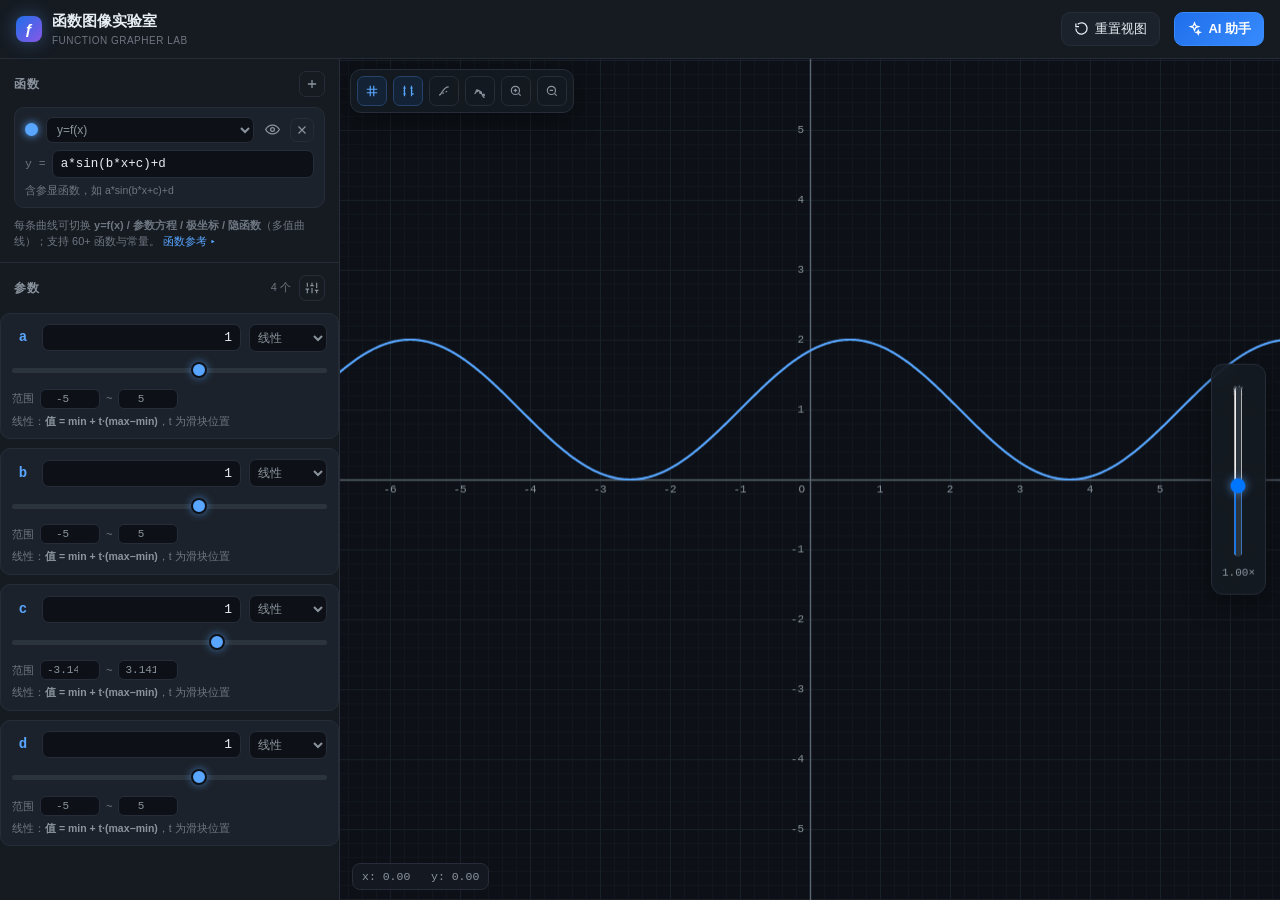
==== commit 37ad2bc6: "feat(function-grapher): 函数图像实验室（含参拖动/三模式滑条/AI助手）" ====
--- a/function-grapher/index.html
+++ b/function-grapher/index.html
@@ -77,18 +77,31 @@
   .iconbtn.danger:hover{color:var(--danger);border-color:#5d2b2b;background:#2a1b1b}
   .iconbtn svg{width:14px;height:14px}
 
-  /* function row */
-  .fnrow{display:flex;align-items:center;gap:8px;margin-bottom:8px}
-  .fnrow .swatch{width:14px;height:14px;border-radius:50%;flex:0 0 auto;box-shadow:0 0 8px currentColor}
-  .fnrow input.fexpr{
-    flex:1;background:var(--bg);border:1px solid var(--border);color:var(--text);
-    padding:7px 9px;border-radius:8px;font-family:"SF Mono",ui-monospace,Consolas,monospace;font-size:13px;
-    min-width:0;
-  }
-  .fnrow input.fexpr:focus{outline:none;border-color:var(--accent);box-shadow:0 0 0 2px rgba(88,166,255,.18)}
-  .fnrow input.fexpr.err{border-color:var(--danger)}
+  /* function item */
+  .fnitem{background:var(--panel2);border:1px solid var(--border);border-radius:10px;padding:9px 10px;margin-bottom:9px}
+  .fnrow{display:flex;align-items:center;gap:8px;margin-bottom:7px}
+  .fnrow .swatch{width:13px;height:13px;border-radius:50%;flex:0 0 auto;box-shadow:0 0 8px currentColor}
+  .fnrow .ftype{
+    flex:1;background:var(--bg);border:1px solid var(--border);color:var(--muted);border-radius:7px;
+    padding:4px 6px;font-size:12px;cursor:pointer;min-width:0;
+  }
+  .fnrow .ftype:focus{outline:none;border-color:var(--accent)}
   .fnrow .eye{cursor:pointer;color:var(--muted);flex:0 0 auto;display:grid;place-items:center;width:20px}
   .fnrow .eye svg{width:15px;height:15px}
+  .fnrow2{display:flex;align-items:center;gap:6px;margin-bottom:5px}
+  .fnrow2 .lbl{font-family:"SF Mono",monospace;font-size:11.5px;color:var(--muted2);flex:0 0 auto;white-space:nowrap}
+  .fnrow2 input.fexpr,.fnrow2 input.fexpr2{
+    flex:1;background:var(--bg);border:1px solid var(--border);color:var(--text);
+    padding:6px 8px;border-radius:7px;font-family:"SF Mono",ui-monospace,Consolas,monospace;font-size:12.5px;min-width:0;
+  }
+  .fnrow2 input.fexpr:focus,.fnrow2 input.fexpr2:focus{outline:none;border-color:var(--accent);box-shadow:0 0 0 2px rgba(88,166,255,.18)}
+  .fnrow2 input.fexpr.err{border-color:var(--danger)}
+  .fnrow2 input.ftmin,.fnrow2 input.ftmax{
+    width:66px;background:var(--bg);border:1px solid var(--border);color:var(--muted);border-radius:6px;
+    padding:4px 6px;font-size:11px;font-family:"SF Mono",monospace;text-align:center;flex:0 0 auto;
+  }
+  .fnrow2 input.ftmin:focus,.fnrow2 input.ftmax:focus{outline:none;border-color:var(--accent);color:var(--text)}
+  .fnhint{font-size:10.5px;color:var(--muted2);line-height:1.45;margin-top:2px}
 
   /* param card */
   #paramList{overflow-y:auto;flex:1;min-height:0}
@@ -350,7 +363,7 @@
           </button>
         </div>
         <div id="fnList"></div>
-        <div class="mini" style="margin-top:2px">自变量为 <b>x</b>；支持 60+ 函数与常量（sin/cos/tan/cot/exp/ln/lg/log/sqrt/cbrt/abs/floor/gamma/mod/nthroot…）。
+        <div class="mini" style="margin-top:2px">每条曲线可切换 <b>y=f(x) / 参数方程 / 极坐标 / 隐函数</b>（多值曲线）；支持 60+ 函数与常量。
           <a href="javascript:void(0)" id="fnHelp" style="color:var(--accent);text-decoration:none">函数参考 ▸</a></div>
       </div>
       <div class="sec" style="padding-bottom:6px;border-bottom:none">
@@ -490,6 +503,7 @@
           <div class="chip" data-q="把参数 a 调到 2，并把所有参数的范围设为 -5 到 5">调整参数（实时控制）</div>
           <div class="chip" data-q="讲解轨迹模式，并让参数 a 从 -2 扫到 2 显示面轨迹">演示轨迹</div>
           <div class="chip" data-q="播放动态演示：让参数 a 从 -3 到 3 往返变化">动态演示</div>
+          <div class="chip" data-q="画一个单位圆和一条心形线（多值曲线）">多值曲线</div>
         </div>
         <textarea id="aiInput" rows="1" placeholder="问问我关于函数与图像的问题…（Enter 发送，Shift+Enter 换行）"></textarea>
         <div class="airow">
@@ -580,6 +594,10 @@
       <div><b>常量</b>：PI（π） · E · TAU（2π） · phi（黄金比）</div>
       <div><b>分段函数</b>：用三元表达式，如 <code>x&gt;0?x:-x</code> 或 <code>x&lt;1?x:x^2</code></div>
       <div><b>隐式乘法</b>：<code>2x</code>、<code>3sin(x)</code>、<code>(x+1)(x-1)</code> 都可直接写</div>
+      <div style="margin-top:10px;padding-top:10px;border-top:1px solid var(--border)">
+        <b style="color:var(--accent)">曲线类型（多值曲线）</b>：每条曲线左上角可切换 ——
+        <b>y=f(x)</b>（一个 x 一个 y）；<b>参数方程</b> x(t)、y(t)；<b>极坐标</b> r(θ)（θ 用 t 表示）；<b>隐函数</b> F(x,y)=0（自动绘制等值线，可画圆、椭圆、双曲线、心形线等"一个 x 对应多个 y"的图形）。
+      </div>
     </div>
     <div class="foot"><button class="hbtn primary" id="fnHelpClose">知道了</button></div>
   </div>
@@ -649,7 +667,7 @@
   Object.keys(EXTRA_FUNCS).forEach(k => { FUNC_MAP[k] = EXTRA_FUNCS[k]; });
   const FUNC_NAMES = Object.keys(FUNC_MAP);
   const FUNC_VALS = FUNC_NAMES.map(k => FUNC_MAP[k]);
-  const RESERVED = new Set(['x', 't', 'pi'].concat(FUNC_NAMES));
+  const RESERVED = new Set(['x', 'y', 't', 'pi'].concat(FUNC_NAMES));
 
   let toastTimer = null;
   function toast(msg, kind){
@@ -687,24 +705,27 @@
     return s;
   }
 
+  // 通用编译：argNames 为自变量（如 ['x'] / ['t'] / ['x','y']）
   const compileCache = new Map();
-  function compileExpr(expr, paramNames){
-    const key = expr + '|' + paramNames.join(',');
+  function makeFn(expr, argNames, paramNames){
+    const key = argNames.join(',') + '\u2039' + expr + '\u203a' + paramNames.join(',');
     if (compileCache.has(key)) return compileCache.get(key);
     let fn = null;
     try {
       const body = '"use strict";return (' + preprocess(expr) + ');';
-      fn = new Function('x', ...paramNames, ...FUNC_NAMES, body);
+      fn = new Function(...argNames, ...paramNames, ...FUNC_NAMES, body);
     } catch(e){
       fn = null;
     }
-    const wrapped = fn ? ((x, pv) => {
-      try { return fn(x, ...pv, ...FUNC_VALS); }
+    const wrapped = fn ? ((argVals, pv) => {
+      try { return fn.apply(null, argVals.concat(pv, FUNC_VALS)); }
       catch(e){ return NaN; }
     }) : null;
     compileCache.set(key, wrapped);
     return wrapped;
   }
+  // 常用包装：y = f(x)
+  function compileExpr(expr, paramNames){ return makeFn(expr, ['x'], paramNames); }
 
   const customCache = new Map();
   function evalCustom(expr, t){
@@ -810,36 +831,58 @@
    *  3. 数据同步
    * ============================================================ */
   let fnSeq = 1;
-  function addFunc(expr, color, silent){
-    state.funcs.push({
+  const TAU_VAL = 6.283185307179586;
+  function newFunc(expr, color, type){
+    return {
       id: 'f' + (fnSeq++),
-      expr: expr,
+      type: type || 'y',
+      expr: expr || '',
+      expr2: '',
+      tmin: 0, tmax: TAU_VAL,
       color: color || state.colors[(state.funcs.length) % state.colors.length],
       visible: true,
-    });
+    };
+  }
+  function addFunc(expr, color, silent, type){
+    state.funcs.push(newFunc(expr, color, type));
     rebuildParams(true);
     if (!silent){ renderFnList(); renderParams(); }
   }
 
+  // 各曲线用到的表达式（用于提取参数）
+  function allExpressions(){
+    const out = [];
+    for (const f of state.funcs){
+      if (f.expr) out.push(f.expr);
+      if (f.type === 'param' && f.expr2) out.push(f.expr2);
+    }
+    return out;
+  }
   // 根据当前所有函数表达式重建参数集合（保留已有参数的当前值/设置）
   function rebuildParams(keepValues){
-    const names = extractParams(state.funcs.map(f => f.expr));
+    const names = extractParams(allExpressions());
     const next = {};
-    for (const n of names){
-      if (keepValues && state.params[n]) { next[n] = state.params[n]; }
-      else if (state.params[n]) { next[n] = state.params[n]; }
-      else { next[n] = makeParamWithValue(n, 1); }
-    }
+    for (const n of names){ next[n] = state.params[n] || makeParamWithValue(n, 1); }
     state.params = next;
   }
 
   function visibleFuncs(){ return state.funcs.filter(f => f.visible); }
 
+  // 曲线自变量：y→[x]，参数/极坐标→[t]，隐函数→[x,y]
+  function funcArgs(f){
+    return f.type === 'param' ? ['t'] : f.type === 'polar' ? ['t'] : f.type === 'implicit' ? ['x', 'y'] : ['x'];
+  }
+  function funcCompiled(f, names){
+    if (!f.expr || !f.expr.trim()) return false;
+    if (!makeFn(f.expr, funcArgs(f), names)) return false;
+    if (f.type === 'param' && (!f.expr2 || !f.expr2.trim() || !makeFn(f.expr2, ['t'], names))) return false;
+    return true;
+  }
   function anyCompileError(){
     const names = Object.keys(state.params);
     for (const f of state.funcs){
       if (!f.expr.trim()) continue;
-      if (!compileExpr(f.expr, names)) return true;
+      if (!funcCompiled(f, names)) return true;
     }
     return false;
   }
@@ -940,33 +983,17 @@
       if (ax>=0&&ax<=H&&ay>=0&&ay<=W){ ctx.textAlign='right'; ctx.textBaseline='top'; ctx.fillText('O', ay-5, ax+5); }
     }
 
-    // 曲线
+    // 曲线（显函数 / 参数方程 / 极坐标 / 隐函数）
     const names = Object.keys(state.params);
     const pv = names.map(n => state.params[n].value);
     for (const f of state.funcs){
       if (!f.visible || !f.expr.trim()) continue;
-      const fn = compileExpr(f.expr, names);
-      if (!fn) continue;
+      if (!funcCompiled(f, names)) continue;
       ctx.strokeStyle = f.color;
       ctx.lineWidth = 2.2;
       ctx.lineJoin = 'round';
-      ctx.beginPath();
-      let started = false, prevSy = 0;
-      for (let sx = 0; sx <= W; sx += 1){
-        const wx = sx2w(sx);
-        const wy = fn(wx, pv);
-        if (!isFinite(wy)){ started = false; continue; }
-        const sy = w2sy(wy);
-        if (!started){ ctx.moveTo(sx, sy); started = true; }
-        else {
-          // 断裂检测（渐近线）
-          if (Math.abs(sy - prevSy) > H*1.6){ ctx.moveTo(sx, sy); }
-          else { ctx.lineTo(sx, sy); }
-        }
-        prevSy = sy;
-        if (sy < -H*3 || sy > H*4) started = false;
-      }
-      ctx.stroke();
+      ctx.lineCap = 'round';
+      drawCurve(f, names, pv);
     }
 
     // 导数/切线（对第一条可见函数，在鼠标 x 处）
@@ -981,11 +1008,129 @@
     }
   }
 
+  // 单条曲线绘制（按类型分发）
+  function drawCurve(f, names, pv){
+    if (f.type === 'param') return drawParamCurve(f, names, pv);
+    if (f.type === 'polar') return drawPolarCurve(f, names, pv);
+    if (f.type === 'implicit') return drawImplicitCurve(f, names, pv);
+    return drawExplicitCurve(f, names, pv);
+  }
+  // y = f(x)
+  function drawExplicitCurve(f, names, pv){
+    const fn = makeFn(f.expr, ['x'], names);
+    if (!fn) return;
+    ctx.beginPath();
+    let started = false, prevSy = 0;
+    for (let sx = 0; sx <= W; sx += 1){
+      const wy = fn([sx2w(sx)], pv);
+      if (!isFinite(wy)){ started = false; continue; }
+      const sy = w2sy(wy);
+      if (!started){ ctx.moveTo(sx, sy); started = true; }
+      else if (Math.abs(sy - prevSy) > H * 1.6){ ctx.moveTo(sx, sy); }
+      else { ctx.lineTo(sx, sy); }
+      prevSy = sy;
+      if (sy < -H*3 || sy > H*4) started = false;
+    }
+    ctx.stroke();
+  }
+  // 参数方程 x=f(t), y=g(t)
+  function drawParamCurve(f, names, pv){
+    const fx = makeFn(f.expr, ['t'], names);
+    const fy = makeFn(f.expr2, ['t'], names);
+    if (!fx || !fy) return;
+    const N = 1400;
+    const lim = Math.hypot(W, H) * 0.6;
+    ctx.beginPath();
+    let started = false, px = 0, py = 0;
+    for (let i = 0; i <= N; i++){
+      const t = f.tmin + (f.tmax - f.tmin) * (i / N);
+      const x = fx([t], pv), y = fy([t], pv);
+      if (!isFinite(x) || !isFinite(y)){ started = false; continue; }
+      const sx = w2sx(x), sy = w2sy(y);
+      if (!started){ ctx.moveTo(sx, sy); started = true; }
+      else if (Math.hypot(sx - px, sy - py) > lim){ ctx.moveTo(sx, sy); }
+      else { ctx.lineTo(sx, sy); }
+      px = sx; py = sy;
+    }
+    ctx.stroke();
+  }
+  // 极坐标 r = f(θ)，t 表示 θ
+  function drawPolarCurve(f, names, pv){
+    const fr = makeFn(f.expr, ['t'], names);
+    if (!fr) return;
+    const N = 1800;
+    const lim = Math.hypot(W, H) * 0.6;
+    ctx.beginPath();
+    let started = false, px = 0, py = 0;
+    for (let i = 0; i <= N; i++){
+      const th = f.tmin + (f.tmax - f.tmin) * (i / N);
+      const r = fr([th], pv);
+      if (!isFinite(r)){ started = false; continue; }
+      const sx = w2sx(r * Math.cos(th)), sy = w2sy(r * Math.sin(th));
+      if (!started){ ctx.moveTo(sx, sy); started = true; }
+      else if (Math.hypot(sx - px, sy - py) > lim){ ctx.moveTo(sx, sy); }
+      else { ctx.lineTo(sx, sy); }
+      px = sx; py = sy;
+    }
+    ctx.stroke();
+  }
+  // 隐函数 F(x,y)=0 —— Marching Squares
+  function drawImplicitCurve(f, names, pv){
+    const F = makeFn(f.expr, ['x', 'y'], names);
+    if (!F) return;
+    const step = 6;
+    const cols = Math.ceil(W / step) + 1, rows = Math.ceil(H / step) + 1;
+    const gx = [], gy = [];
+    for (let i = 0; i < cols; i++) gx.push(sx2w(i * step));
+    for (let j = 0; j < rows; j++) gy.push(sy2w(j * step));
+    const g = [];
+    for (let j = 0; j < rows; j++){
+      const row = new Array(cols);
+      for (let i = 0; i < cols; i++) row[i] = F([gx[i], gy[j]], pv);
+      g.push(row);
+    }
+    const ep = (va, vb, ax, ay, bx, by) => {
+      if ((va > 0) === (vb > 0)) return null;
+      const t = va / (va - vb);
+      return { x: ax + (bx - ax) * t, y: ay + (by - ay) * t };
+    };
+    const segs = {
+      1: ['left', 'top'], 2: ['top', 'right'], 3: ['left', 'right'], 4: ['right', 'bottom'],
+      5: ['left', 'top', 'right', 'bottom'], 6: ['top', 'bottom'], 7: ['left', 'bottom'],
+      8: ['bottom', 'left'], 9: ['bottom', 'top'], 10: ['top', 'right', 'bottom', 'left'],
+      11: ['right', 'bottom'], 12: ['right', 'left'], 13: ['right', 'top'], 14: ['top', 'left']
+    };
+    ctx.save();
+    ctx.beginPath();
+    for (let j = 0; j < rows - 1; j++){
+      for (let i = 0; i < cols - 1; i++){
+        const v0 = g[j][i], v1 = g[j][i+1], v2 = g[j+1][i+1], v3 = g[j+1][i];
+        if (!isFinite(v0) || !isFinite(v1) || !isFinite(v2) || !isFinite(v3)) continue;
+        const idx = (v0 > 0 ? 1 : 0) | (v1 > 0 ? 2 : 0) | (v2 > 0 ? 4 : 0) | (v3 > 0 ? 8 : 0);
+        if (idx === 0 || idx === 15) continue;
+        const x0 = i * step, x1 = (i + 1) * step, y0 = j * step, y1 = (j + 1) * step;
+        const P = {
+          top:    ep(v0, v1, x0, y0, x1, y0),
+          right:  ep(v1, v2, x1, y0, x1, y1),
+          bottom: ep(v2, v3, x1, y1, x0, y1),
+          left:   ep(v3, v0, x0, y1, x0, y0)
+        };
+        const sg = segs[idx];
+        for (let k = 0; k + 1 < sg.length; k += 2){
+          const pa = P[sg[k]], pb = P[sg[k+1]];
+          if (pa && pb){ ctx.moveTo(pa.x, pa.y); ctx.lineTo(pb.x, pb.y); }
+        }
+      }
+    }
+    ctx.stroke();
+    ctx.restore();
+  }
+
   let mouseWX = 0;
   function drawDerivative(names, pv){
-    const f = visibleFuncs()[0];
+    const f = visibleFuncs().find(x => x.type === 'y');
     if (!f || !f.expr.trim()) return;
-    const fn = compileExpr(f.expr, names);
+    const fn = makeFn(f.expr, ['x'], names);
     if (!fn) return;
     const x0 = mouseWX;
     const h = Math.max(1e-4, (sx2w(1) - sx2w(0)));
@@ -1083,10 +1228,11 @@
 
   function drawTrace(names, pv){
     const tr = state.trace;
-    const f = visibleFuncs()[0];
+    const f = visibleFuncs().find(x => x.type === 'y');
     if (!f || !f.expr.trim()) return;
-    const fn = compileExpr(f.expr, names);
-    if (!fn) return;
+    const fn0 = makeFn(f.expr, ['x'], names);
+    if (!fn0) return;
+    const fn = (x, p) => fn0([x], p);
     const series = traceSeries(names);
     if (!series.length) return;
     const xMin = sx2w(0), xMax = sx2w(W);
@@ -1276,40 +1422,74 @@
   /* ============================================================
    *  6. UI 构建
    * ============================================================ */
+  const TYPE_LABEL = { y: 'y=f(x)', param: '参数方程', polar: '极坐标', implicit: '隐函数' };
+  const TYPE_HINT = {
+    y: '含参显函数，如 a*sin(b*x+c)+d',
+    param: '给 x(t) 与 y(t)，一个 x 可对应多个 y（画圆/椭圆/李萨如图…）',
+    polar: 'r(θ)，θ 用 t 表示，如 1+cos(t)；θ 范围默认 0~2π',
+    implicit: 'F(x,y)=0，可画圆/椭圆/双曲线/心形线等，如 x^2+y^2-1'
+  };
+  const TYPE_PLACEHOLDER = { y: 'a*sin(b*x+c)+d', param: 'c*cos(t)', polar: '1+cos(t)', implicit: 'x^2+y^2-1' };
   function renderFnList(){
     const box = $('#fnList');
     box.innerHTML = '';
     state.funcs.forEach(f => {
-      const row = document.createElement('div');
-      row.className = 'fnrow';
-      const err = f.expr.trim() && !compileExpr(f.expr, Object.keys(state.params));
-      row.innerHTML =
-        '<span class="swatch" style="background:'+f.color+';color:'+f.color+'"></span>' +
-        '<input class="fexpr'+(err?' err':'')+'" value="'+escapeAttr(f.expr)+'" placeholder="a*sin(b*x+c)+d" spellcheck="false">' +
-        '<span class="eye" title="显示/隐藏">'+eyeSvg(f.visible)+'</span>' +
-        '<button class="iconbtn danger" title="删除" style="width:24px;height:24px">' +
-          '<svg viewBox="0 0 24 24" fill="none" stroke="currentColor" stroke-width="2"><path d="M6 6l12 12M18 6L6 18"/></svg></button>';
-      const inp = row.querySelector('.fexpr');
+      const names = Object.keys(state.params);
+      const bad = !!(f.expr.trim() && !funcCompiled(f, names));
+      const isParam = f.type === 'param';
+      const hasT = f.type === 'param' || f.type === 'polar';
+      const mainLabel = f.type === 'y' ? 'y =' : f.type === 'polar' ? 'r =' : f.type === 'implicit' ? 'F =' : 'x(t) =';
+      const item = document.createElement('div');
+      item.className = 'fnitem';
+      item.innerHTML =
+        '<div class="fnrow">' +
+          '<span class="swatch" style="background:'+f.color+';color:'+f.color+'"></span>' +
+          '<select class="ftype">' +
+            ['y','param','polar','implicit'].map(t => '<option value="'+t+'"'+(f.type===t?' selected':'')+'>'+TYPE_LABEL[t]+'</option>').join('') +
+          '</select>' +
+          '<span class="eye" title="显示/隐藏">'+eyeSvg(f.visible)+'</span>' +
+          '<button class="iconbtn danger" title="删除" style="width:24px;height:24px">' +
+            '<svg viewBox="0 0 24 24" fill="none" stroke="currentColor" stroke-width="2"><path d="M6 6l12 12M18 6L6 18"/></svg></button>' +
+        '</div>' +
+        '<div class="fnrow2"><span class="lbl">'+mainLabel+'</span>' +
+          '<input class="fexpr'+(bad?' err':'')+'" value="'+escapeAttr(f.expr)+'" placeholder="'+TYPE_PLACEHOLDER[f.type]+'" spellcheck="false"></div>' +
+        (isParam ? '<div class="fnrow2"><span class="lbl">y(t) =</span><input class="fexpr2" value="'+escapeAttr(f.expr2)+'" placeholder="c*sin(t)" spellcheck="false"></div>' : '') +
+        (hasT ? '<div class="fnrow2"><span class="lbl">'+(f.type==='polar'?'θ':'t')+' 范围</span>' +
+          '<input class="ftmin" type="number" step="any" value="'+f.tmin+'"><span class="lbl">~</span>' +
+          '<input class="ftmax" type="number" step="any" value="'+f.tmax+'"><span class="mini">默认 0~2π</span></div>' : '') +
+        '<div class="fnhint">'+TYPE_HINT[f.type]+'</div>';
+
+      item.querySelector('.ftype').addEventListener('change', e => {
+        f.type = e.target.value;
+        if (f.type === 'param'){ if (!f.expr.trim()) f.expr = 'cos(t)'; if (!f.expr2.trim()) f.expr2 = 'sin(t)'; }
+        rebuildParams(true); renderFnList(); renderParams(); draw();
+      });
+      const inp = item.querySelector('.fexpr');
       inp.addEventListener('input', () => {
         f.expr = inp.value;
-        rebuildParams(true);
-        renderParams();
-        draw();
-        // 实时错误态
-        const bad = f.expr.trim() && !compileExpr(f.expr, Object.keys(state.params));
-        inp.classList.toggle('err', bad);
+        rebuildParams(true); renderParams(); draw();
+        inp.classList.toggle('err', !!(f.expr.trim() && !funcCompiled(f, Object.keys(state.params))));
       });
-      row.querySelector('.eye').addEventListener('click', () => {
+      const inp2 = item.querySelector('.fexpr2');
+      if (inp2) inp2.addEventListener('input', () => { f.expr2 = inp2.value; rebuildParams(true); renderParams(); draw(); });
+      [['ftmin','tmin'], ['ftmax','tmax']].forEach(([cls, key]) => {
+        const el = item.querySelector('.' + cls);
+        if (el) el.addEventListener('change', () => {
+          const v = parseFloat(el.value);
+          if (isFinite(v)){ f[key] = v; draw(); } else { el.value = f[key]; }
+        });
+      });
+      item.querySelector('.eye').addEventListener('click', () => {
         f.visible = !f.visible;
-        row.querySelector('.eye').innerHTML = eyeSvg(f.visible);
+        item.querySelector('.eye').innerHTML = eyeSvg(f.visible);
         draw();
       });
-      row.querySelector('.iconbtn.danger').addEventListener('click', () => {
+      item.querySelector('.iconbtn.danger').addEventListener('click', () => {
         state.funcs = state.funcs.filter(x => x.id !== f.id);
         rebuildParams(true);
         renderFnList(); renderParams(); draw();
       });
-      box.appendChild(row);
+      box.appendChild(item);
     });
   }
   function eyeSvg(on){
@@ -1447,8 +1627,8 @@
     '4. 表达式请使用编程风格：乘法可省略也可写 *，幂用 ^，函数名用 sin/cos/tan/exp/log/ln/log10/sqrt/abs/asin/atan 等；\n' +
     '5. 回答用中文，涉及公式可用行内代码，不要输出多余寒暄；\n' +
     '6. 【实时控制】当用户要求你"调整/设置/改变/画一下"画布时（改参数值、改范围、切换滑条模式、缩放视图、设置轨迹），在回答末尾输出一个 ```action 代码块，内含 JSON 数组，系统会自动执行。可用操作：\n' +
-    '   {"op":"setFunc","index":0,"expr":"a*sin(b*x+c)+d"} 修改第 index 条函数（从 0 开始）\n' +
-    '   {"op":"addFunc","expr":"k*x^2"} 新增一条函数\n' +
+    '   {"op":"setFunc","index":0,"expr":"a*sin(b*x+c)+d","type":"y|param|polar|implicit","expr2":"...","tmin":0,"tmax":6.283} 修改第 index 条曲线\n' +
+    '   {"op":"addFunc","expr":"...","type":"y|param|polar|implicit","expr2":"...","tmin":0,"tmax":6.283} 新增一条曲线\n' +
     '   {"op":"clearFuncs"} 清空函数\n' +
     '   {"op":"setParam","name":"a","value":2} 设置某参数的值\n' +
     '   {"op":"setRange","names":["a","b"],"min":-1,"max":1} 设置参数拖动范围（省略 names 表示全部参数）\n' +
@@ -1459,7 +1639,8 @@
     '   {"op":"stopAnim"} 停止动态演示\n' +
     '   {"op":"reset"} 重置视图与参数\n' +
     '7. 【可用函数】sin cos tan cot sec csc、arcsin arccos arctan(或 asin acos atan)、sinh cosh tanh、exp ln lg log log2、sqrt cbrt nthroot、abs sign floor ceil round trunc frac、mod min max clamp pow hypot、gamma fact step heaviside sinc erf；常量 PI E TAU phi；支持 ^ 幂与三元表达式（如 x>0?x:-x 实现分段函数）。\n' +
-    '8. 当用户说"演示一下""动起来""看看参数变化"时，优先使用 animate 指令做动态演示。只输出确实需要的指令；解释文字放正文，指令放代码块，不要在正文里重复指令内容。';
+    '8. 【多值曲线 / 曲线类型】每条曲线有四种类型（用 "type" 字段指定）：y=f(x)（type:"y"）；参数方程（type:"param"，expr 是关于 t 的 x(t)、expr2 是 y(t)，t∈[tmin,tmax]）；极坐标（type:"polar"，expr 是 r(t)，θ=t）；隐函数（type:"implicit"，expr 是 F(x,y)，自动绘制 F=0 的等值线）。凡是"一个 x 对应多个 y"的图形（圆、椭圆、双曲线、心形线、玫瑰线、李萨如图等），都要用 param 或 implicit，不要用 y=f(x)。例如画单位圆：type:"implicit", expr:"x^2+y^2-1"；画心形线：type:"polar", expr:"1-cos(t)"。\n' +
+    '9. 当用户说"演示一下""动起来""看看参数变化"时，优先使用 animate 指令做动态演示。只输出确实需要的指令；解释文字放正文，指令放代码块，不要在正文里重复指令内容。';
 
   async function aiCall(userText, onDelta){
     const { fs, ps } = currentFuncsContext();
@@ -1932,9 +2113,23 @@
       try {
         if (a.op === 'setFunc'){
           const f = state.funcs[a.index|0];
-          if (f && typeof a.expr === 'string'){ f.expr = a.expr; done.push('函数'+((a.index|0)+1)+'→'+a.expr); }
+          if (f){
+            if (typeof a.type === 'string' && TYPE_LABEL[a.type]) f.type = a.type;
+            if (typeof a.expr === 'string') f.expr = a.expr;
+            if (typeof a.expr2 === 'string') f.expr2 = a.expr2;
+            if (isFinite(a.tmin)) f.tmin = +a.tmin;
+            if (isFinite(a.tmax)) f.tmax = +a.tmax;
+            done.push('函数' + ((a.index|0)+1) + '→' + f.expr);
+          }
         } else if (a.op === 'addFunc'){
-          if (typeof a.expr === 'string'){ addFunc(a.expr, null, true); done.push('新增 '+a.expr); }
+          if (typeof a.expr === 'string'){
+            const nf = newFunc(a.expr, null, (typeof a.type === 'string' && TYPE_LABEL[a.type]) ? a.type : 'y');
+            if (typeof a.expr2 === 'string') nf.expr2 = a.expr2;
+            if (isFinite(a.tmin)) nf.tmin = +a.tmin;
+            if (isFinite(a.tmax)) nf.tmax = +a.tmax;
+            state.funcs.push(nf);
+            done.push('新增 ' + (a.type || 'y') + '：' + a.expr);
+          }
         } else if (a.op === 'clearFuncs'){
           state.funcs = []; fnSeq = 1; addFunc('x', state.colors[0], true); done.push('清空函数');
         } else if (a.op === 'setParam'){
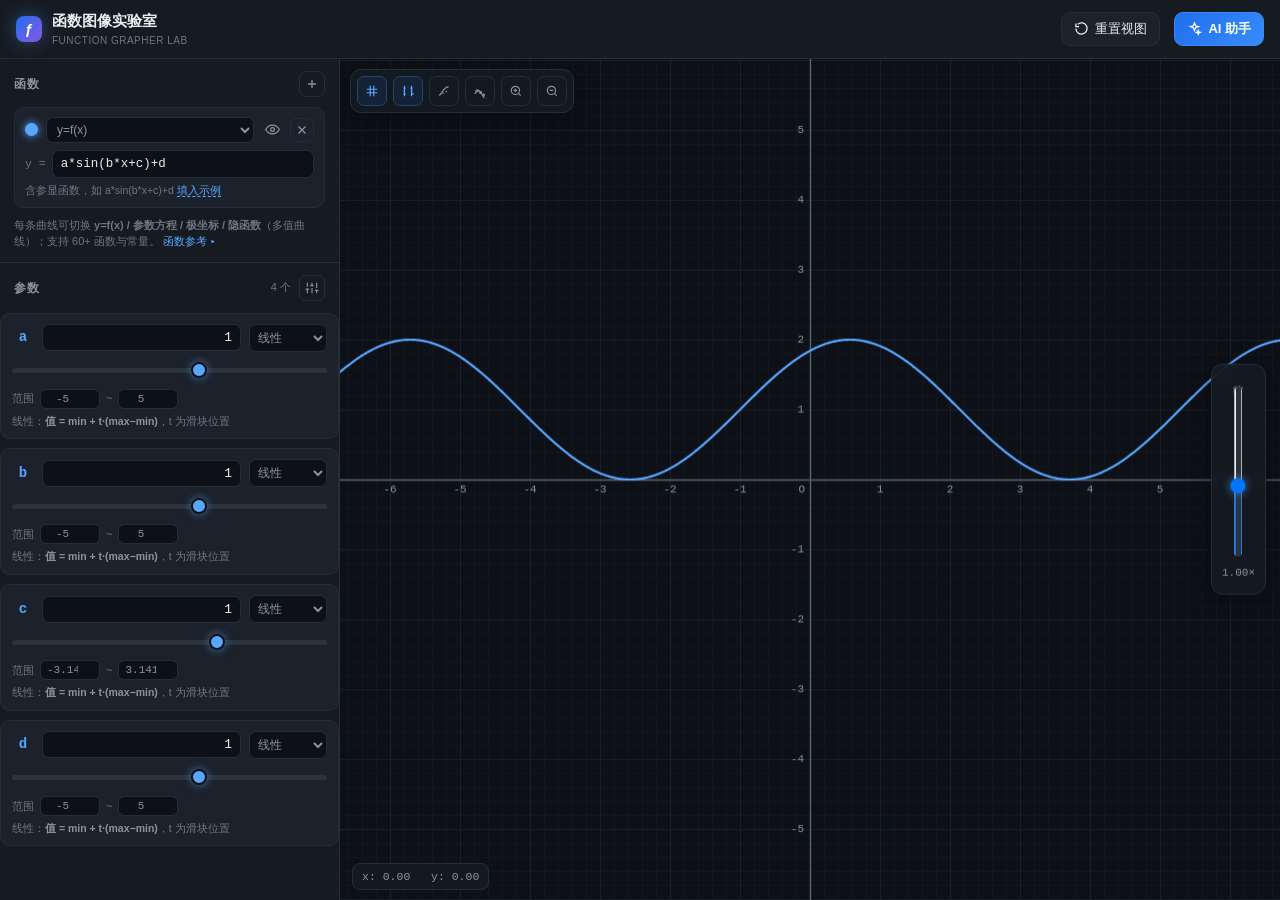
==== commit ccd2a46f: "feat(function-grapher): 函数图像实验室（含参拖动/三模式滑条/AI助手）" ====
--- a/function-grapher/index.html
+++ b/function-grapher/index.html
@@ -102,6 +102,8 @@
   }
   .fnrow2 input.ftmin:focus,.fnrow2 input.ftmax:focus{outline:none;border-color:var(--accent);color:var(--text)}
   .fnhint{font-size:10.5px;color:var(--muted2);line-height:1.45;margin-top:2px}
+  .fnhint .useeg{color:var(--accent);text-decoration:none;border-bottom:1px dashed currentColor;cursor:pointer;white-space:nowrap}
+  .fnhint .useeg:hover{color:#79c0ff}
 
   /* param card */
   #paramList{overflow-y:auto;flex:1;min-height:0}
@@ -1134,9 +1136,9 @@
     if (!fn) return;
     const x0 = mouseWX;
     const h = Math.max(1e-4, (sx2w(1) - sx2w(0)));
-    const y0 = fn(x0, pv);
+    const y0 = fn([x0], pv);
     if (!isFinite(y0)) return;
-    const k = (fn(x0+h, pv) - fn(x0-h, pv)) / (2*h);
+    const k = (fn([x0+h], pv) - fn([x0-h], pv)) / (2*h);
     if (!isFinite(k)) return;
     const sx0 = w2sx(x0), sy0 = w2sy(y0);
     ctx.save();
@@ -1430,12 +1432,54 @@
     implicit: 'F(x,y)=0，可画圆/椭圆/双曲线/心形线等，如 x^2+y^2-1'
   };
   const TYPE_PLACEHOLDER = { y: 'a*sin(b*x+c)+d', param: 'c*cos(t)', polar: '1+cos(t)', implicit: 'x^2+y^2-1' };
+  const TYPE_DEFAULTS = {
+    y:        { expr: 'a*sin(b*x+c)+d', expr2: '' },
+    param:    { expr: 'cos(t)',         expr2: 'sin(t)' },
+    polar:    { expr: '1+cos(t)',       expr2: '' },
+    implicit: { expr: 'x^2+y^2-1',      expr2: '' }
+  };
+  // 该类型必须出现的自变量（隐函数必须有 y；参数/极坐标必须有 t）
+  const TYPE_NEEDS = { y: [], param: ['t'], polar: ['t'], implicit: ['y'] };
+  // 表达式在指定类型下“能否画出图形”：含必需自变量 + 采样可算出有限值
+  function exprUsable(expr, type, names){
+    if (!expr || !expr.trim()) return false;
+    const ids = expr.match(/[A-Za-z_][A-Za-z0-9_]*/g) || [];
+    if (!TYPE_NEEDS[type].every(n => ids.indexOf(n) >= 0)) return false;
+    const fn = makeFn(expr, funcArgs({ type: type }), names || Object.keys(state.params));
+    if (!fn) return false;
+    const pv = (names || Object.keys(state.params)).map(n => state.params[n].value);
+    const samples = type === 'implicit'
+      ? [[0,0],[1,1],[-1,0.5],[0.7,-1.3],[2,-2]]
+      : type === 'y' ? [[0],[1],[-1],[2.5]] : [[0],[1],[-1],[2],[4]];
+    return samples.some(s => isFinite(fn(s, pv)));
+  }
+  // 补全一条曲线使其可绘制（参数方程缺 y(t)、范围非法时）
+  function completeFunc(f){
+    const names = Object.keys(state.params);
+    if (f.type === 'param' && !exprUsable(f.expr2, 'param', names)) f.expr2 = 'sin(t)';
+    if ((f.type === 'param' || f.type === 'polar') && !(f.tmax > f.tmin)){ f.tmin = 0; f.tmax = TAU_VAL; }
+  }
+  // 切换曲线类型：旧表达式在新类型下不可用时，自动换成该类型的示例表达式（不再“切过去就消失”）
+  function switchFuncType(f, type){
+    if (!TYPE_DEFAULTS[type]) return;
+    const names = Object.keys(state.params);
+    const keep = exprUsable(f.expr, type, names);
+    f.type = type;
+    if (!keep){
+      const d = TYPE_DEFAULTS[type];
+      f.expr = d.expr; f.expr2 = d.expr2;
+    }
+    completeFunc(f);
+    rebuildParams(true); renderFnList(); renderParams(); draw();
+    if (!keep) toast('已切换到「' + TYPE_LABEL[type] + '」并填入示例：' + f.expr +
+      (type === 'param' ? ' , ' + f.expr2 : ''), 'ok');
+  }
   function renderFnList(){
     const box = $('#fnList');
     box.innerHTML = '';
     state.funcs.forEach(f => {
       const names = Object.keys(state.params);
-      const bad = !!(f.expr.trim() && !funcCompiled(f, names));
+      const bad = !!(f.expr.trim() && (!exprUsable(f.expr, f.type, names) || (f.type === 'param' && !exprUsable(f.expr2, 'param', names))));
       const isParam = f.type === 'param';
       const hasT = f.type === 'param' || f.type === 'polar';
       const mainLabel = f.type === 'y' ? 'y =' : f.type === 'polar' ? 'r =' : f.type === 'implicit' ? 'F =' : 'x(t) =';
@@ -1457,13 +1501,9 @@
         (hasT ? '<div class="fnrow2"><span class="lbl">'+(f.type==='polar'?'θ':'t')+' 范围</span>' +
           '<input class="ftmin" type="number" step="any" value="'+f.tmin+'"><span class="lbl">~</span>' +
           '<input class="ftmax" type="number" step="any" value="'+f.tmax+'"><span class="mini">默认 0~2π</span></div>' : '') +
-        '<div class="fnhint">'+TYPE_HINT[f.type]+'</div>';
-
-      item.querySelector('.ftype').addEventListener('change', e => {
-        f.type = e.target.value;
-        if (f.type === 'param'){ if (!f.expr.trim()) f.expr = 'cos(t)'; if (!f.expr2.trim()) f.expr2 = 'sin(t)'; }
-        rebuildParams(true); renderFnList(); renderParams(); draw();
-      });
+        '<div class="fnhint">'+TYPE_HINT[f.type]+' <a class="useeg" href="javascript:void(0)">填入示例</a></div>';
+
+      item.querySelector('.ftype').addEventListener('change', e => { switchFuncType(f, e.target.value); });
       const inp = item.querySelector('.fexpr');
       inp.addEventListener('input', () => {
         f.expr = inp.value;
@@ -1478,6 +1518,13 @@
           const v = parseFloat(el.value);
           if (isFinite(v)){ f[key] = v; draw(); } else { el.value = f[key]; }
         });
+      });
+      const eg = item.querySelector('.useeg');
+      if (eg) eg.addEventListener('click', () => {
+        const d = TYPE_DEFAULTS[f.type];
+        f.expr = d.expr; f.expr2 = d.expr2;
+        if (f.type === 'param' || f.type === 'polar'){ f.tmin = 0; f.tmax = TAU_VAL; }
+        rebuildParams(true); renderFnList(); renderParams(); draw();
       });
       item.querySelector('.eye').addEventListener('click', () => {
         f.visible = !f.visible;
@@ -2119,6 +2166,7 @@
             if (typeof a.expr2 === 'string') f.expr2 = a.expr2;
             if (isFinite(a.tmin)) f.tmin = +a.tmin;
             if (isFinite(a.tmax)) f.tmax = +a.tmax;
+            completeFunc(f);
             done.push('函数' + ((a.index|0)+1) + '→' + f.expr);
           }
         } else if (a.op === 'addFunc'){
@@ -2127,6 +2175,7 @@
             if (typeof a.expr2 === 'string') nf.expr2 = a.expr2;
             if (isFinite(a.tmin)) nf.tmin = +a.tmin;
             if (isFinite(a.tmax)) nf.tmax = +a.tmax;
+            completeFunc(nf);
             state.funcs.push(nf);
             done.push('新增 ' + (a.type || 'y') + '：' + a.expr);
           }
